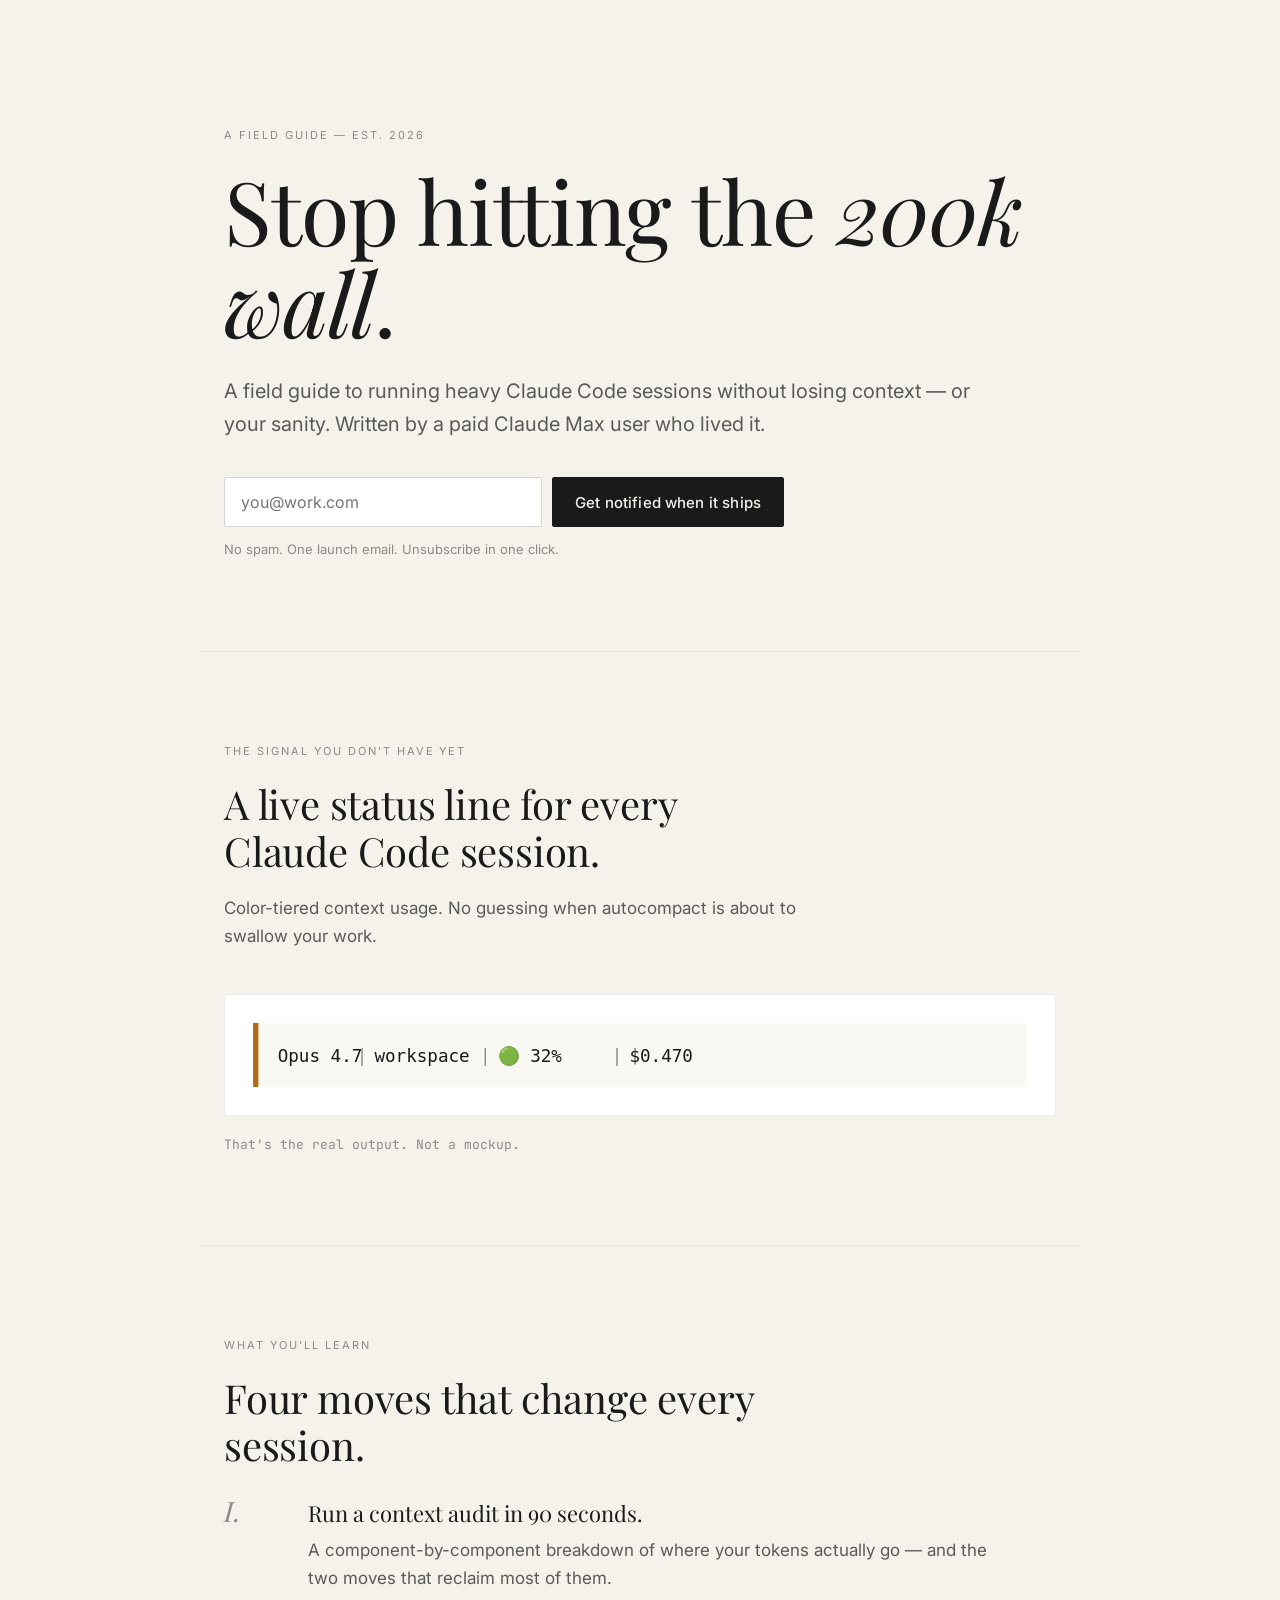
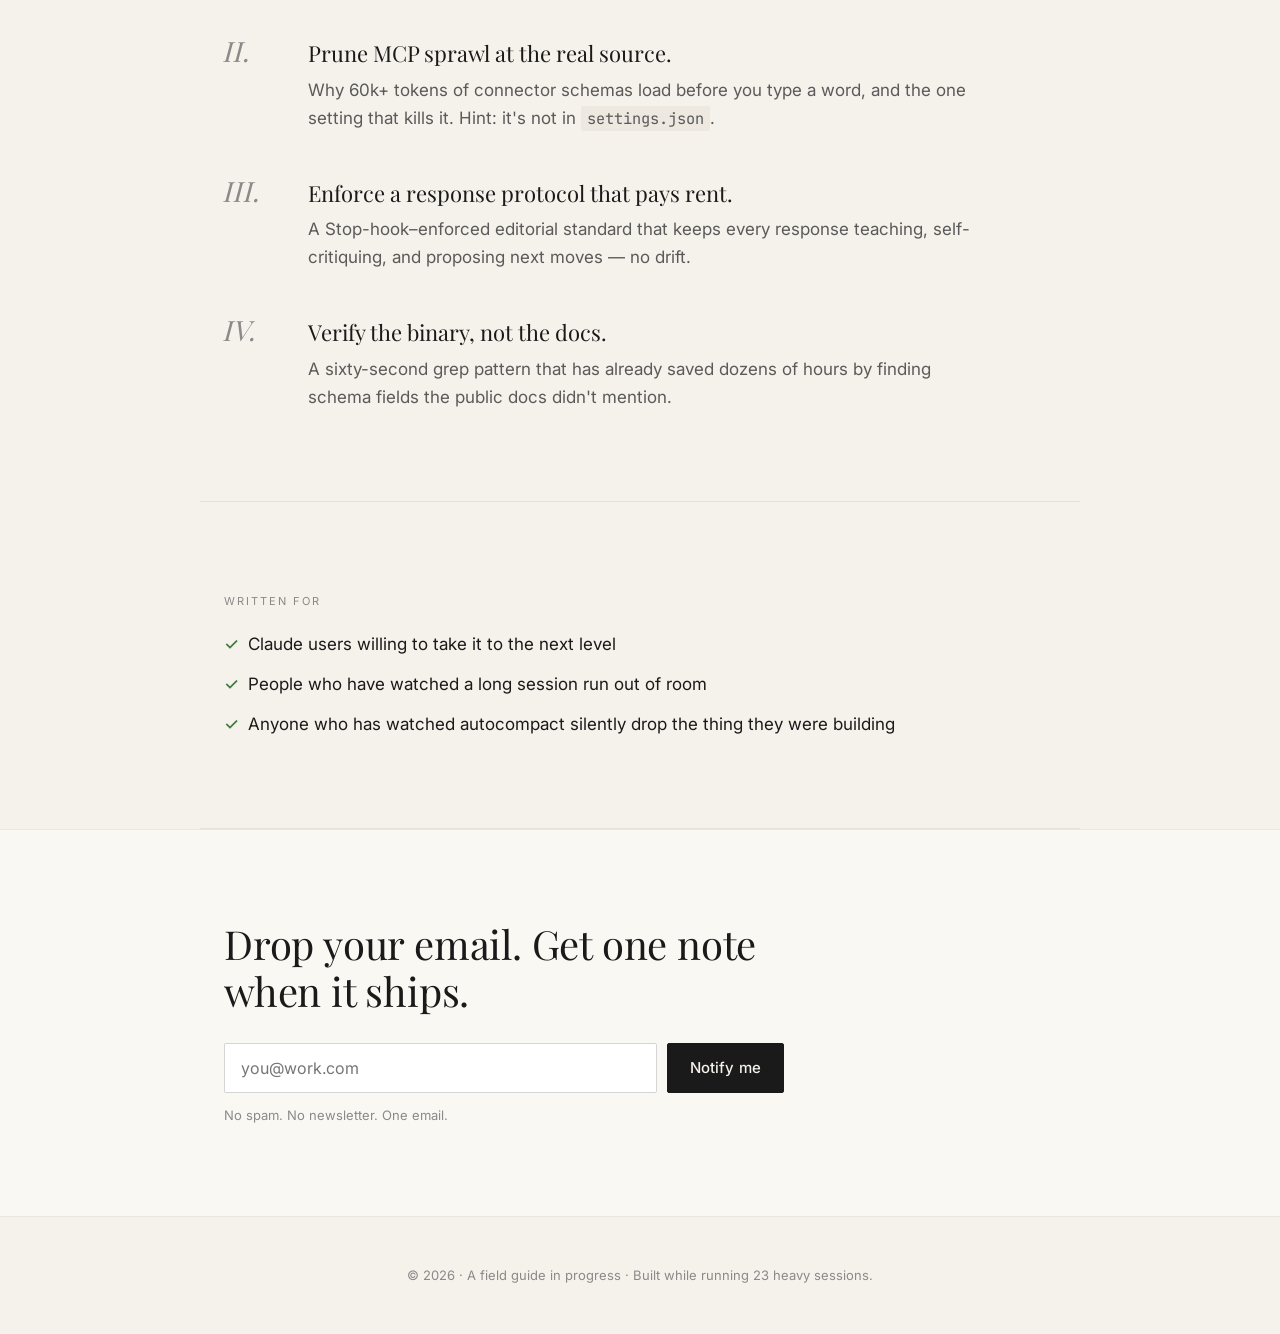
==== index.html @ 7990bebc "Initial: Under 200k landing + OG image + animated statusline - Editorial landing adapted from memoir" ====
<!doctype html>
<html lang="en">
<head>
  <meta charset="utf-8" />
  <meta name="viewport" content="width=device-width, initial-scale=1" />
  <title>Under 200k — a field guide to heavy Claude Code sessions</title>
  <meta name="description" content="Stop hitting the 200k-token wall. A field guide to running heavy Claude Code sessions without losing context — or your sanity." />
  <meta name="color-scheme" content="light" />

  <!-- Open Graph -->
  <meta property="og:title" content="Under 200k — a field guide for Claude Code" />
  <meta property="og:description" content="Stop hitting the 200k-token wall. Run heavy sessions without losing context." />
  <meta property="og:type" content="website" />
  <meta property="og:image" content="assets/og-image.png" />
  <meta property="og:image:width" content="1200" />
  <meta property="og:image:height" content="630" />
  <meta name="twitter:card" content="summary_large_image" />

  <link rel="preconnect" href="https://fonts.googleapis.com" />
  <link rel="preconnect" href="https://fonts.gstatic.com" crossorigin />
  <link rel="stylesheet" href="https://fonts.googleapis.com/css2?family=Playfair+Display:ital,wght@0,300;0,400;0,700;1,400&family=Inter:wght@400;500;600&family=JetBrains+Mono:wght@400;500&display=swap" />
  <link rel="stylesheet" href="styles.css" />
</head>
<body>

<main>

  <!-- ============ HERO ============ -->
  <section class="hero">
    <div class="container">
      <p class="marker">A field guide — est. 2026</p>
      <h1 class="headline">Stop hitting the <span class="emph">200k wall</span>.</h1>
      <p class="subhead">
        A field guide to running heavy Claude Code sessions without losing context — or your sanity.
        Written by a paid Claude Max user who lived it.
      </p>

      <form class="signup" action="https://buttondown.email/api/emails/embed-subscribe/REPLACE_ME" method="post" target="popupwindow">
        <label for="email" class="sr-only">Email address</label>
        <input id="email" name="email" type="email" required placeholder="you@work.com" autocomplete="email" />
        <button type="submit">Get notified when it ships</button>
      </form>
      <p class="trust">No spam. One launch email. Unsubscribe in one click.</p>
    </div>
  </section>

  <hr class="rule" />

  <!-- ============ PROOF ============ -->
  <section class="proof">
    <div class="container">
      <p class="marker">The signal you don't have yet</p>
      <h2 class="h2">A live status line for every Claude Code session.</h2>
      <p class="lede">
        Color-tiered context usage. No guessing when autocompact is about to swallow your work.
      </p>

      <div class="statusline-stack">
        <img src="assets/statusline-live.svg"
             alt="A live status line ticking from 32% green to 78% yellow to 91% red over 4 seconds."
             width="880" height="72" />
      </div>

      <p class="caption">That's the real output. Not a mockup.</p>
    </div>
  </section>

  <hr class="rule" />

  <!-- ============ WHAT'S INSIDE ============ -->
  <section class="inside">
    <div class="container">
      <p class="marker">What you'll learn</p>
      <h2 class="h2">Four moves that change every session.</h2>

      <ol class="promises">
        <li>
          <span class="num">I.</span>
          <div>
            <h3>Run a context audit in 90 seconds.</h3>
            <p>A component-by-component breakdown of where your tokens actually go — and the two moves that reclaim most of them.</p>
          </div>
        </li>
        <li>
          <span class="num">II.</span>
          <div>
            <h3>Prune MCP sprawl at the real source.</h3>
            <p>Why 60k+ tokens of connector schemas load before you type a word, and the one setting that kills it. Hint: it's not in <code>settings.json</code>.</p>
          </div>
        </li>
        <li>
          <span class="num">III.</span>
          <div>
            <h3>Enforce a response protocol that pays rent.</h3>
            <p>A Stop-hook–enforced editorial standard that keeps every response teaching, self-critiquing, and proposing next moves — no drift.</p>
          </div>
        </li>
        <li>
          <span class="num">IV.</span>
          <div>
            <h3>Verify the binary, not the docs.</h3>
            <p>A sixty-second grep pattern that has already saved dozens of hours by finding schema fields the public docs didn't mention.</p>
          </div>
        </li>
      </ol>
    </div>
  </section>

  <hr class="rule" />

  <!-- ============ AUDIENCE ============ -->
  <section class="audience">
    <div class="container">
      <p class="marker">Written for</p>
      <ul class="checklist">
        <li>Claude users willing to take it to the next level</li>
        <li>People who have watched a long session run out of room</li>
        <li>Anyone who has watched autocompact silently drop the thing they were building</li>
      </ul>
    </div>
  </section>

  <hr class="rule" />

  <!-- ============ SECOND CTA ============ -->
  <section class="cta-repeat">
    <div class="container">
      <h2 class="h2">Drop your email. Get one note when it ships.</h2>
      <form class="signup" action="https://buttondown.email/api/emails/embed-subscribe/REPLACE_ME" method="post" target="popupwindow">
        <label for="email2" class="sr-only">Email address</label>
        <input id="email2" name="email" type="email" required placeholder="you@work.com" autocomplete="email" />
        <button type="submit">Notify me</button>
      </form>
      <p class="trust">No spam. No newsletter. One email.</p>
    </div>
  </section>

  <!-- ============ FOOTER ============ -->
  <footer>
    <div class="container">
      <p>© 2026 · A field guide in progress · Built while running 23 heavy sessions.</p>
    </div>
  </footer>

</main>

</body>
</html>
---- styles.css ----
/* Under 200k — editorial landing. Adapted from fahad-memoir tokens.
   No backdrop-filter. No blur. No framework. */

*, *::before, *::after { margin: 0; padding: 0; box-sizing: border-box; }

:root {
  --bg-deep: #F5F1EB;
  --bg: #FAF8F3;
  --bg-elev: #FFFFFF;
  --surface: #EDE8E0;
  --border: rgba(26,26,26,0.08);
  --border-strong: rgba(26,26,26,0.18);
  --text: #1A1A1A;
  --text-secondary: #5A5A5A;
  --text-muted: #8A8A8A;
  --accent: #1A1A1A;

  --green: #3F7A3F;
  --yellow: #B8860B;
  --red: #A13A2F;

  --font-display: 'Playfair Display', Georgia, serif;
  --font-body: 'Inter', -apple-system, BlinkMacSystemFont, 'Segoe UI', sans-serif;
  --font-mono: 'JetBrains Mono', 'Fira Code', ui-monospace, monospace;

  --section-pad: clamp(72px, 10vh, 128px);
  --container-max: 880px;
}

@media (prefers-reduced-motion: reduce) {
  * { animation-duration: 0.01ms !important; transition-duration: 0.01ms !important; }
}

html { scroll-behavior: smooth; }
body {
  background: var(--bg-deep);
  color: var(--text);
  font-family: var(--font-body);
  font-size: 17px;
  line-height: 1.65;
  -webkit-font-smoothing: antialiased;
  -moz-osx-font-smoothing: grayscale;
}

.container {
  max-width: var(--container-max);
  margin: 0 auto;
  padding: 0 24px;
}

.sr-only {
  position: absolute; width: 1px; height: 1px; padding: 0;
  margin: -1px; overflow: hidden; clip: rect(0,0,0,0); white-space: nowrap; border: 0;
}

/* ===== Marker (chapter pre-label) ===== */
.marker {
  font-family: var(--font-body);
  font-size: 11px;
  letter-spacing: 0.18em;
  text-transform: uppercase;
  color: var(--text-muted);
  margin-bottom: 20px;
}

/* ===== Hairline rule ===== */
.rule {
  border: 0;
  border-top: 1px solid var(--border);
  max-width: var(--container-max);
  margin: 0 auto;
}

/* ===== Hero ===== */
.hero {
  padding: clamp(80px, 14vh, 160px) 0 var(--section-pad);
}
.headline {
  font-family: var(--font-display);
  font-weight: 300;
  font-size: clamp(44px, 7vw, 88px);
  line-height: 1.04;
  letter-spacing: -0.01em;
  margin-bottom: 28px;
  color: var(--text);
}
.headline .emph {
  font-style: italic;
  font-weight: 400;
}
.subhead {
  font-size: clamp(17px, 1.6vw, 20px);
  color: var(--text-secondary);
  max-width: 60ch;
  margin-bottom: 36px;
}

/* ===== Signup form ===== */
.signup {
  display: flex;
  gap: 10px;
  max-width: 560px;
  margin-bottom: 12px;
  flex-wrap: wrap;
}
.signup input[type="email"] {
  flex: 1 1 260px;
  min-width: 0;
  padding: 14px 16px;
  font-family: var(--font-body);
  font-size: 16px;
  color: var(--text);
  background: var(--bg-elev);
  border: 1px solid var(--border-strong);
  border-radius: 2px;
  outline: none;
  transition: border-color 150ms ease;
}
.signup input[type="email"]:focus {
  border-color: var(--text);
}
.signup button {
  padding: 14px 22px;
  font-family: var(--font-body);
  font-size: 15px;
  font-weight: 500;
  letter-spacing: 0.01em;
  color: var(--bg-deep);
  background: var(--text);
  border: 1px solid var(--text);
  border-radius: 2px;
  cursor: pointer;
  transition: background-color 150ms ease, color 150ms ease;
}
.signup button:hover,
.signup button:focus-visible {
  background: var(--bg-deep);
  color: var(--text);
}
.trust {
  font-size: 13px;
  color: var(--text-muted);
}

/* ===== Section common ===== */
.proof, .inside, .audience, .cta-repeat {
  padding: var(--section-pad) 0;
}
.h2 {
  font-family: var(--font-display);
  font-weight: 300;
  font-size: clamp(28px, 3.4vw, 40px);
  line-height: 1.18;
  letter-spacing: -0.005em;
  margin-bottom: 20px;
  max-width: 24ch;
}
.lede {
  font-size: 17px;
  color: var(--text-secondary);
  max-width: 56ch;
  margin-bottom: 44px;
}
.caption {
  font-family: var(--font-mono);
  font-size: 13px;
  color: var(--text-muted);
  margin-top: 18px;
}

/* ===== Statusline demo ===== */
.statusline-stack {
  display: block;
  padding: 28px;
  background: var(--bg-elev);
  border: 1px solid var(--border);
  border-radius: 3px;
}
.statusline-stack img {
  display: block;
  width: 100%;
  height: auto;
}
.statusline {
  font-family: var(--font-mono);
  font-size: 15px;
  color: var(--text);
  display: flex;
  gap: 14px;
  align-items: center;
  padding: 8px 12px;
  border-left: 3px solid transparent;
  background: var(--bg);
}
.statusline span { white-space: nowrap; }
.statusline span + span::before {
  content: "|";
  color: var(--text-muted);
  margin-right: 14px;
}
.statusline.green  { border-left-color: var(--green); }
.statusline.yellow { border-left-color: var(--yellow); }
.statusline.red    { border-left-color: var(--red); }

/* ===== Promises list ===== */
.promises {
  list-style: none;
  counter-reset: none;
  display: grid;
  gap: 36px;
}
.promises li {
  display: grid;
  grid-template-columns: 64px 1fr;
  gap: 20px;
  align-items: baseline;
}
.promises .num {
  font-family: var(--font-display);
  font-style: italic;
  font-size: 28px;
  color: var(--text-muted);
  font-weight: 400;
}
.promises h3 {
  font-family: var(--font-display);
  font-weight: 400;
  font-size: 22px;
  line-height: 1.25;
  margin-bottom: 8px;
}
.promises p {
  color: var(--text-secondary);
  max-width: 62ch;
}
.promises code {
  font-family: var(--font-mono);
  font-size: 0.9em;
  background: var(--surface);
  padding: 2px 6px;
  border-radius: 2px;
}

/* ===== Audience ===== */
.two-col {
  display: grid;
  grid-template-columns: 1fr 1fr;
  gap: clamp(32px, 5vw, 72px);
}
@media (max-width: 720px) {
  .two-col { grid-template-columns: 1fr; }
}
.checklist {
  list-style: none;
  display: grid;
  gap: 12px;
}
.checklist li {
  color: var(--text);
  padding-left: 24px;
  position: relative;
}
.checklist li::before {
  content: "✓";
  position: absolute;
  left: 0;
  color: var(--green);
  font-weight: 500;
}
.checklist.inverted li::before {
  content: "—";
  color: var(--text-muted);
}
.checklist code {
  font-family: var(--font-mono);
  font-size: 0.9em;
  background: var(--surface);
  padding: 2px 6px;
  border-radius: 2px;
}

/* ===== CTA repeat ===== */
.cta-repeat {
  background: var(--bg);
  border-top: 1px solid var(--border);
  border-bottom: 1px solid var(--border);
}
.cta-repeat .h2 { margin-bottom: 28px; }

/* ===== Footer ===== */
footer {
  padding: 48px 0;
  color: var(--text-muted);
  font-size: 13px;
  text-align: center;
}
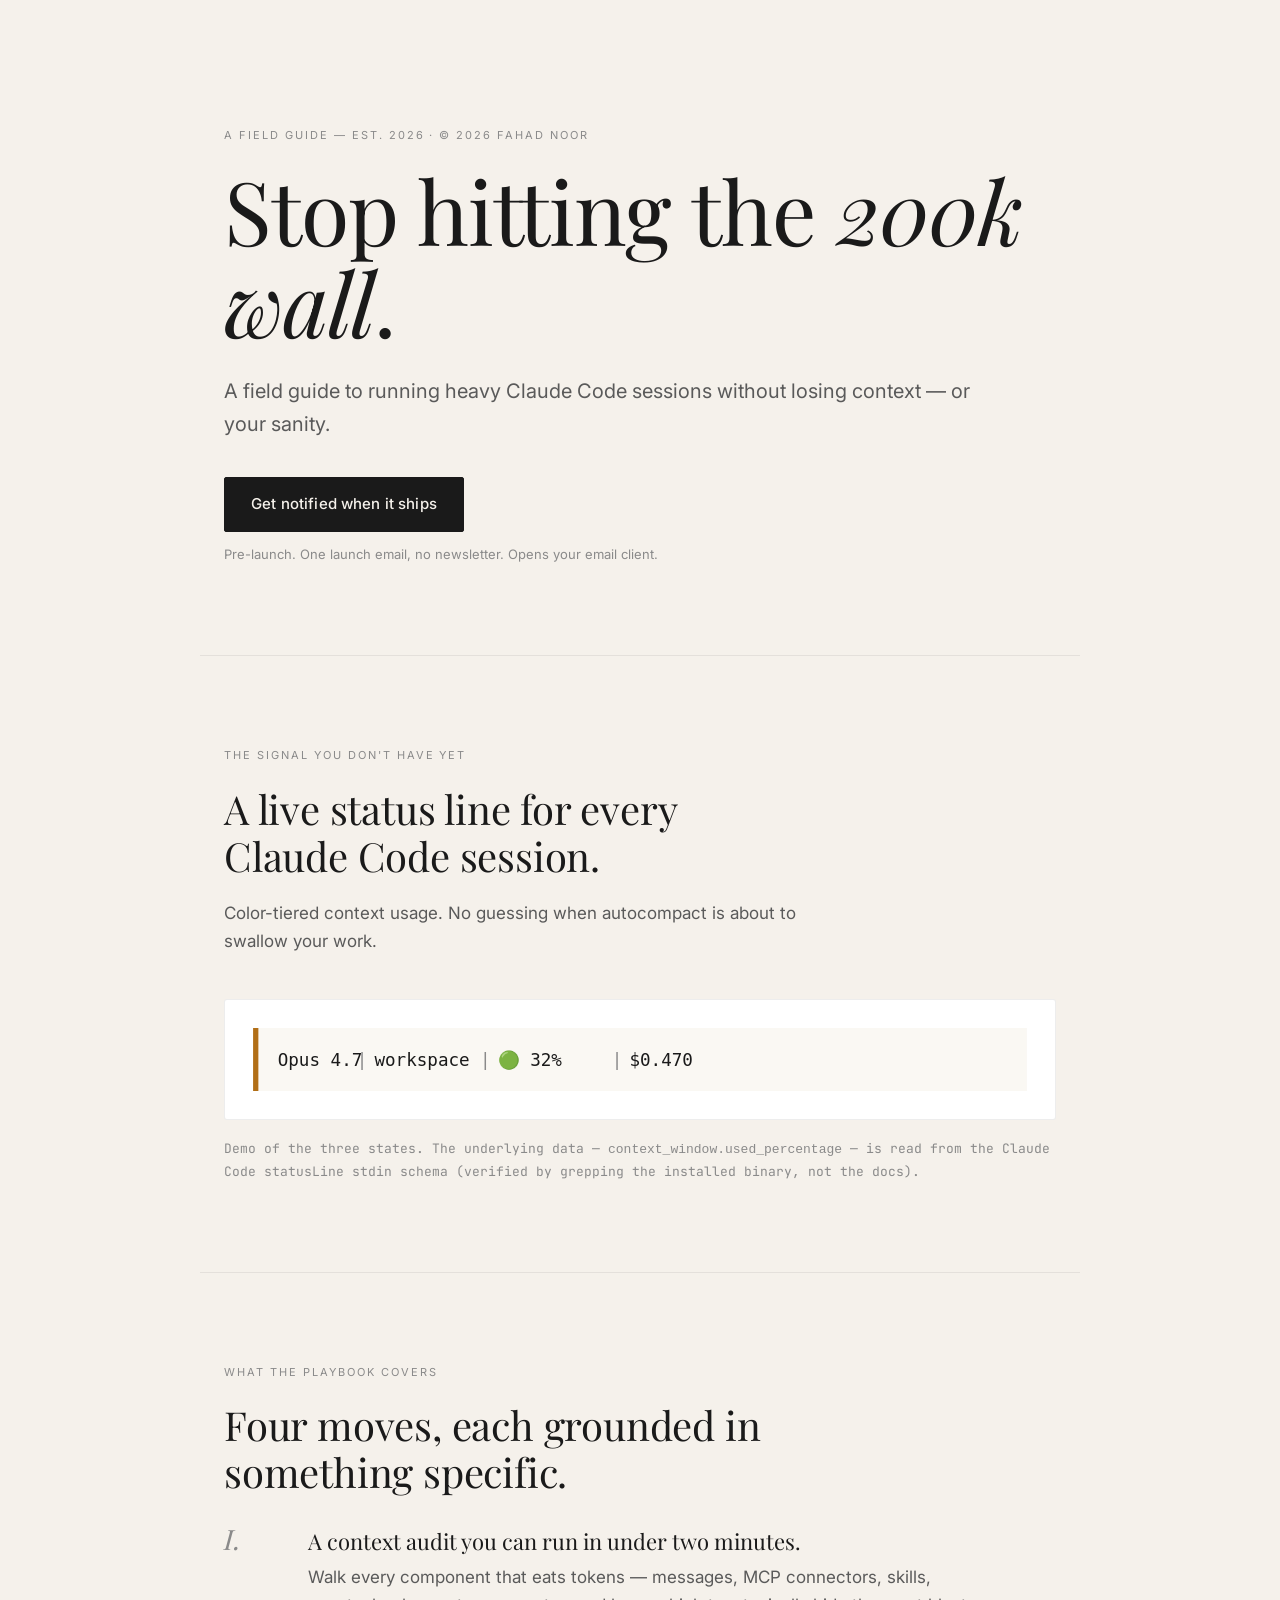
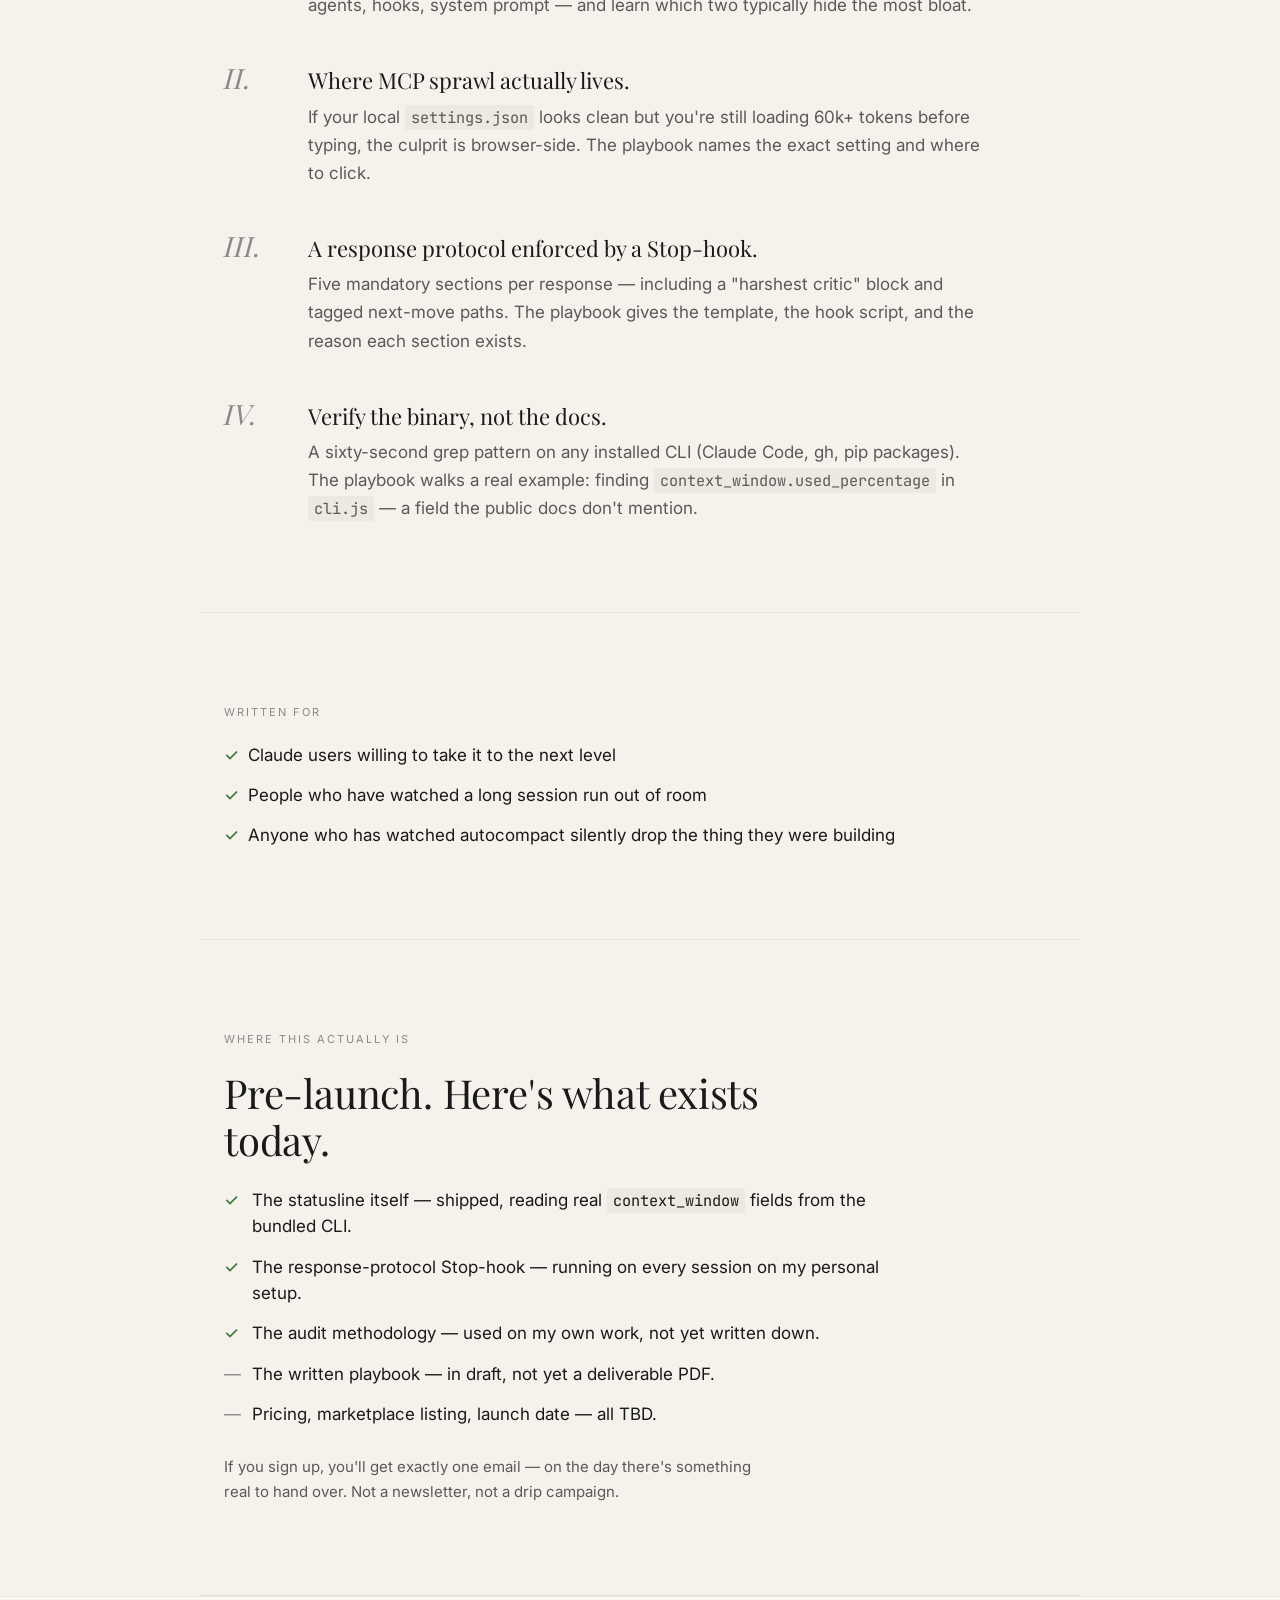
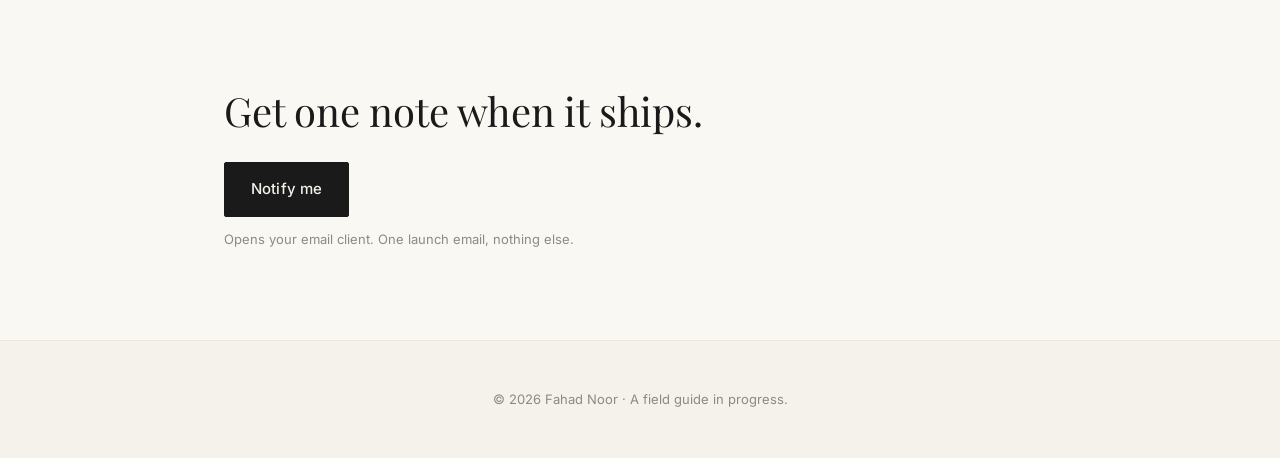
==== commit 5ef5d29a: "Honesty pass: strip fabricated metrics, add LICENSE + copyright - Removed the invented analytics das" ====
--- a/index.html
+++ b/index.html
@@ -28,25 +28,24 @@
   <!-- ============ HERO ============ -->
   <section class="hero">
     <div class="container">
-      <p class="marker">A field guide — est. 2026</p>
+      <p class="marker">A field guide — est. 2026 · © 2026 Fahad Noor</p>
       <h1 class="headline">Stop hitting the <span class="emph">200k wall</span>.</h1>
       <p class="subhead">
         A field guide to running heavy Claude Code sessions without losing context — or your sanity.
-        Written by a paid Claude Max user who lived it.
       </p>
 
-      <form class="signup" action="https://buttondown.email/api/emails/embed-subscribe/REPLACE_ME" method="post" target="popupwindow">
-        <label for="email" class="sr-only">Email address</label>
-        <input id="email" name="email" type="email" required placeholder="you@work.com" autocomplete="email" />
-        <button type="submit">Get notified when it ships</button>
-      </form>
-      <p class="trust">No spam. One launch email. Unsubscribe in one click.</p>
+      <p class="cta-wrap">
+        <a class="cta-btn" href="mailto:fahad.mnoor97@gmail.com?subject=Notify%20me%20%E2%80%94%20Under%20200k&body=Put%20me%20on%20the%20launch%20list.">
+          Get notified when it ships
+        </a>
+      </p>
+      <p class="trust">Pre-launch. One launch email, no newsletter. Opens your email client.</p>
     </div>
   </section>
 
   <hr class="rule" />
 
-  <!-- ============ PROOF ============ -->
+  <!-- ============ PROOF (honest) ============ -->
   <section class="proof">
     <div class="container">
       <p class="marker">The signal you don't have yet</p>
@@ -57,11 +56,15 @@
 
       <div class="statusline-stack">
         <img src="assets/statusline-live.svg"
-             alt="A live status line ticking from 32% green to 78% yellow to 91% red over 4 seconds."
+             alt="A status line demo showing the three color states: 32% green, 78% yellow, 91% red, cycling every 4 seconds."
              width="880" height="72" />
       </div>
 
-      <p class="caption">That's the real output. Not a mockup.</p>
+      <p class="caption">
+        Demo of the three states. The underlying data —
+        <code>context_window.used_percentage</code> — is read from the Claude Code
+        statusLine stdin schema (verified by grepping the installed binary, not the docs).
+      </p>
     </div>
   </section>
 
@@ -70,36 +73,36 @@
   <!-- ============ WHAT'S INSIDE ============ -->
   <section class="inside">
     <div class="container">
-      <p class="marker">What you'll learn</p>
-      <h2 class="h2">Four moves that change every session.</h2>
+      <p class="marker">What the playbook covers</p>
+      <h2 class="h2">Four moves, each grounded in something specific.</h2>
 
       <ol class="promises">
         <li>
           <span class="num">I.</span>
           <div>
-            <h3>Run a context audit in 90 seconds.</h3>
-            <p>A component-by-component breakdown of where your tokens actually go — and the two moves that reclaim most of them.</p>
+            <h3>A context audit you can run in under two minutes.</h3>
+            <p>Walk every component that eats tokens — messages, MCP connectors, skills, agents, hooks, system prompt — and learn which two typically hide the most bloat.</p>
           </div>
         </li>
         <li>
           <span class="num">II.</span>
           <div>
-            <h3>Prune MCP sprawl at the real source.</h3>
-            <p>Why 60k+ tokens of connector schemas load before you type a word, and the one setting that kills it. Hint: it's not in <code>settings.json</code>.</p>
+            <h3>Where MCP sprawl actually lives.</h3>
+            <p>If your local <code>settings.json</code> looks clean but you're still loading 60k+ tokens before typing, the culprit is browser-side. The playbook names the exact setting and where to click.</p>
           </div>
         </li>
         <li>
           <span class="num">III.</span>
           <div>
-            <h3>Enforce a response protocol that pays rent.</h3>
-            <p>A Stop-hook–enforced editorial standard that keeps every response teaching, self-critiquing, and proposing next moves — no drift.</p>
+            <h3>A response protocol enforced by a Stop-hook.</h3>
+            <p>Five mandatory sections per response — including a "harshest critic" block and tagged next-move paths. The playbook gives the template, the hook script, and the reason each section exists.</p>
           </div>
         </li>
         <li>
           <span class="num">IV.</span>
           <div>
             <h3>Verify the binary, not the docs.</h3>
-            <p>A sixty-second grep pattern that has already saved dozens of hours by finding schema fields the public docs didn't mention.</p>
+            <p>A sixty-second grep pattern on any installed CLI (Claude Code, gh, pip packages). The playbook walks a real example: finding <code>context_window.used_percentage</code> in <code>cli.js</code> — a field the public docs don't mention.</p>
           </div>
         </li>
       </ol>
@@ -122,23 +125,43 @@
 
   <hr class="rule" />
 
+  <!-- ============ HONEST STATUS ============ -->
+  <section class="status">
+    <div class="container">
+      <p class="marker">Where this actually is</p>
+      <h2 class="h2">Pre-launch. Here's what exists today.</h2>
+      <ul class="status-list">
+        <li><span class="status-check">✓</span> The statusline itself — shipped, reading real <code>context_window</code> fields from the bundled CLI.</li>
+        <li><span class="status-check">✓</span> The response-protocol Stop-hook — running on every session on my personal setup.</li>
+        <li><span class="status-check">✓</span> The audit methodology — used on my own work, not yet written down.</li>
+        <li><span class="status-dash">—</span> The written playbook — in draft, not yet a deliverable PDF.</li>
+        <li><span class="status-dash">—</span> Pricing, marketplace listing, launch date — all TBD.</li>
+      </ul>
+      <p class="status-foot">
+        If you sign up, you'll get exactly one email — on the day there's something real to hand over. Not a newsletter, not a drip campaign.
+      </p>
+    </div>
+  </section>
+
+  <hr class="rule" />
+
   <!-- ============ SECOND CTA ============ -->
   <section class="cta-repeat">
     <div class="container">
-      <h2 class="h2">Drop your email. Get one note when it ships.</h2>
-      <form class="signup" action="https://buttondown.email/api/emails/embed-subscribe/REPLACE_ME" method="post" target="popupwindow">
-        <label for="email2" class="sr-only">Email address</label>
-        <input id="email2" name="email" type="email" required placeholder="you@work.com" autocomplete="email" />
-        <button type="submit">Notify me</button>
-      </form>
-      <p class="trust">No spam. No newsletter. One email.</p>
+      <h2 class="h2">Get one note when it ships.</h2>
+      <p class="cta-wrap">
+        <a class="cta-btn" href="mailto:fahad.mnoor97@gmail.com?subject=Notify%20me%20%E2%80%94%20Under%20200k&body=Put%20me%20on%20the%20launch%20list.">
+          Notify me
+        </a>
+      </p>
+      <p class="trust">Opens your email client. One launch email, nothing else.</p>
     </div>
   </section>
 
   <!-- ============ FOOTER ============ -->
   <footer>
     <div class="container">
-      <p>© 2026 · A field guide in progress · Built while running 23 heavy sessions.</p>
+      <p>© 2026 Fahad Noor · A field guide in progress.</p>
     </div>
   </footer>
 
--- a/styles.css
+++ b/styles.css
@@ -95,7 +95,28 @@
   margin-bottom: 36px;
 }
 
-/* ===== Signup form ===== */
+/* ===== CTA button (mailto) ===== */
+.cta-wrap { margin-bottom: 12px; }
+.cta-btn {
+  display: inline-block;
+  padding: 14px 26px;
+  font-family: var(--font-body);
+  font-size: 15px;
+  font-weight: 500;
+  letter-spacing: 0.01em;
+  color: var(--bg-deep);
+  background: var(--text);
+  border: 1px solid var(--text);
+  border-radius: 2px;
+  text-decoration: none;
+  transition: background-color 150ms ease, color 150ms ease;
+}
+.cta-btn:hover, .cta-btn:focus-visible {
+  background: var(--bg-deep);
+  color: var(--text);
+}
+
+/* ===== Signup form (legacy, unused but kept) ===== */
 .signup {
   display: flex;
   gap: 10px;
@@ -202,6 +223,120 @@
 .statusline.yellow { border-left-color: var(--yellow); }
 .statusline.red    { border-left-color: var(--red); }
 
+/* ===== Session log (masked proof) ===== */
+.session-log {
+  margin-top: 20px;
+  background: #1A1A1A;
+  border-radius: 6px;
+  overflow: hidden;
+  font-family: var(--font-mono);
+  color: #EDE8E0;
+}
+.log-head {
+  display: flex;
+  align-items: center;
+  gap: 8px;
+  padding: 10px 14px;
+  background: #0F0F0F;
+  border-bottom: 1px solid rgba(255,255,255,0.06);
+}
+.log-dot {
+  display: inline-block;
+  width: 11px; height: 11px;
+  border-radius: 50%;
+}
+.log-dot-r { background: #FF5F57; }
+.log-dot-y { background: #FEBC2E; }
+.log-dot-g { background: #28C840; }
+.log-title {
+  margin-left: 10px;
+  font-size: 12px;
+  color: #8A8A8A;
+  letter-spacing: 0.04em;
+}
+.log-body {
+  margin: 0;
+  padding: 18px 20px;
+  font-size: 13.5px;
+  line-height: 1.9;
+  overflow-x: auto;
+}
+.log-row { display: block; }
+.log-time { color: #8A8A8A; margin-right: 10px; }
+.log-slug {
+  display: inline-block;
+  color: #5A5A5A;
+  letter-spacing: 2px;
+  filter: blur(0.4px);
+}
+.log-g { color: #6BCB6B; }
+.log-y { color: #E8B84B; }
+.log-r { color: #D85A4F; }
+.log-foot {
+  padding: 10px 20px 14px;
+  font-size: 12px;
+  color: #8A8A8A;
+  border-top: 1px solid rgba(255,255,255,0.06);
+}
+
+/* ===== Live analytics ===== */
+.analytics {
+  padding: var(--section-pad) 0;
+  background: var(--bg);
+  border-top: 1px solid var(--border);
+  border-bottom: 1px solid var(--border);
+}
+.live-dot {
+  display: inline-block;
+  width: 8px; height: 8px;
+  border-radius: 50%;
+  background: #D85A4F;
+  margin-right: 8px;
+  vertical-align: 1px;
+  animation: pulse 1.6s ease-in-out infinite;
+}
+@keyframes pulse {
+  0%, 100% { opacity: 1; transform: scale(1); }
+  50%      { opacity: 0.45; transform: scale(1.35); }
+}
+.stat-grid {
+  display: grid;
+  grid-template-columns: repeat(4, 1fr);
+  gap: 20px;
+  margin: 28px 0 18px;
+}
+@media (max-width: 720px) {
+  .stat-grid { grid-template-columns: repeat(2, 1fr); }
+}
+.stat {
+  padding: 22px 20px;
+  background: var(--bg-elev);
+  border: 1px solid var(--border);
+  border-radius: 3px;
+}
+.stat-value {
+  font-family: var(--font-display);
+  font-weight: 300;
+  font-size: clamp(32px, 4vw, 44px);
+  line-height: 1;
+  color: var(--text);
+  margin-bottom: 10px;
+  font-variant-numeric: tabular-nums;
+}
+.stat-label {
+  font-family: var(--font-body);
+  font-size: 12px;
+  text-transform: uppercase;
+  letter-spacing: 0.12em;
+  color: var(--text-muted);
+}
+.stat-foot {
+  font-family: var(--font-mono);
+  font-size: 12.5px;
+  color: var(--text-muted);
+  margin-top: 8px;
+}
+
 /* ===== Promises list ===== */
 .promises {
   list-style: none;
@@ -279,6 +414,43 @@
   border-radius: 2px;
 }
 
+/* ===== Honest status section ===== */
+.status { padding: var(--section-pad) 0; }
+.status-list {
+  list-style: none;
+  display: grid;
+  gap: 14px;
+  margin: 24px 0 28px;
+  max-width: 62ch;
+}
+.status-list li {
+  padding-left: 28px;
+  position: relative;
+  color: var(--text);
+  line-height: 1.55;
+}
+.status-check {
+  position: absolute; left: 0;
+  color: var(--green);
+  font-weight: 500;
+}
+.status-dash {
+  position: absolute; left: 0;
+  color: var(--text-muted);
+}
+.status-list code {
+  font-family: var(--font-mono);
+  font-size: 0.9em;
+  background: var(--surface);
+  padding: 2px 6px;
+  border-radius: 2px;
+}
+.status-foot {
+  color: var(--text-secondary);
+  max-width: 60ch;
+  font-size: 15px;
+}
+
 /* ===== CTA repeat ===== */
 .cta-repeat {
   background: var(--bg);
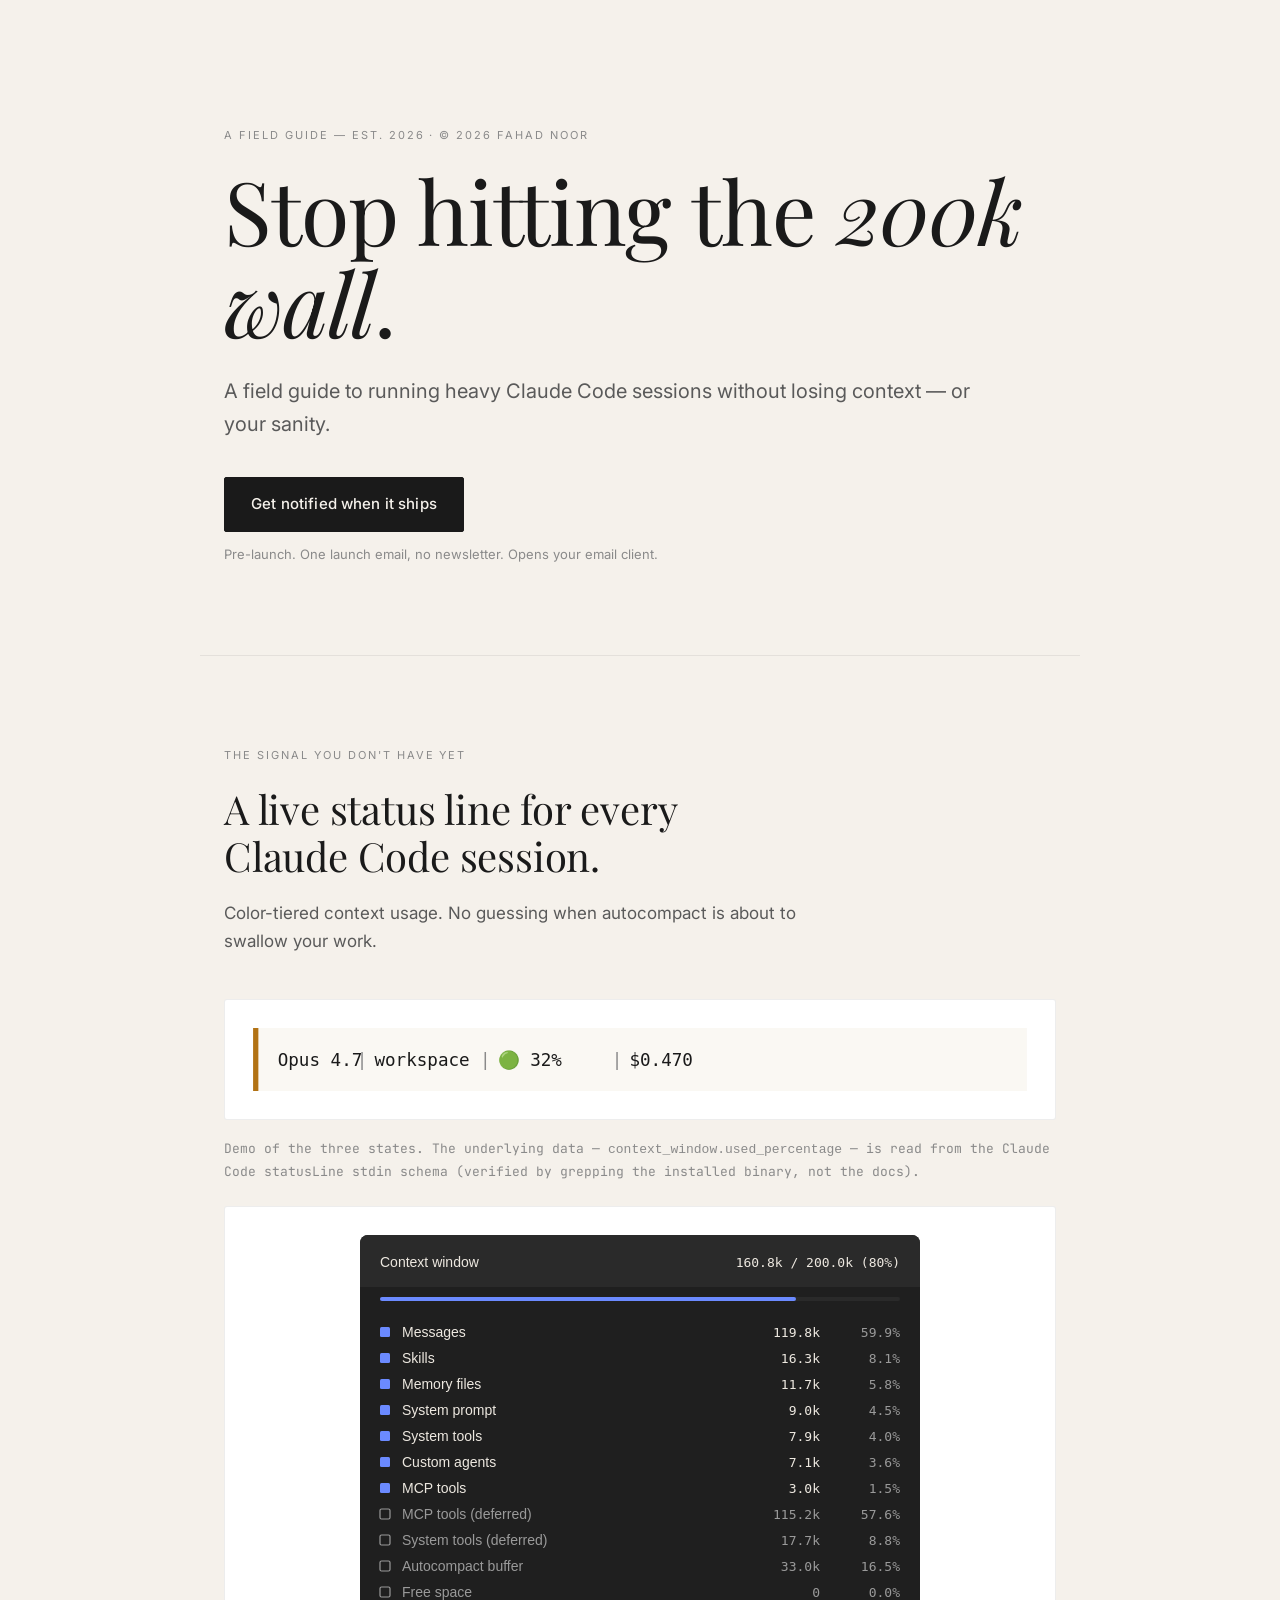
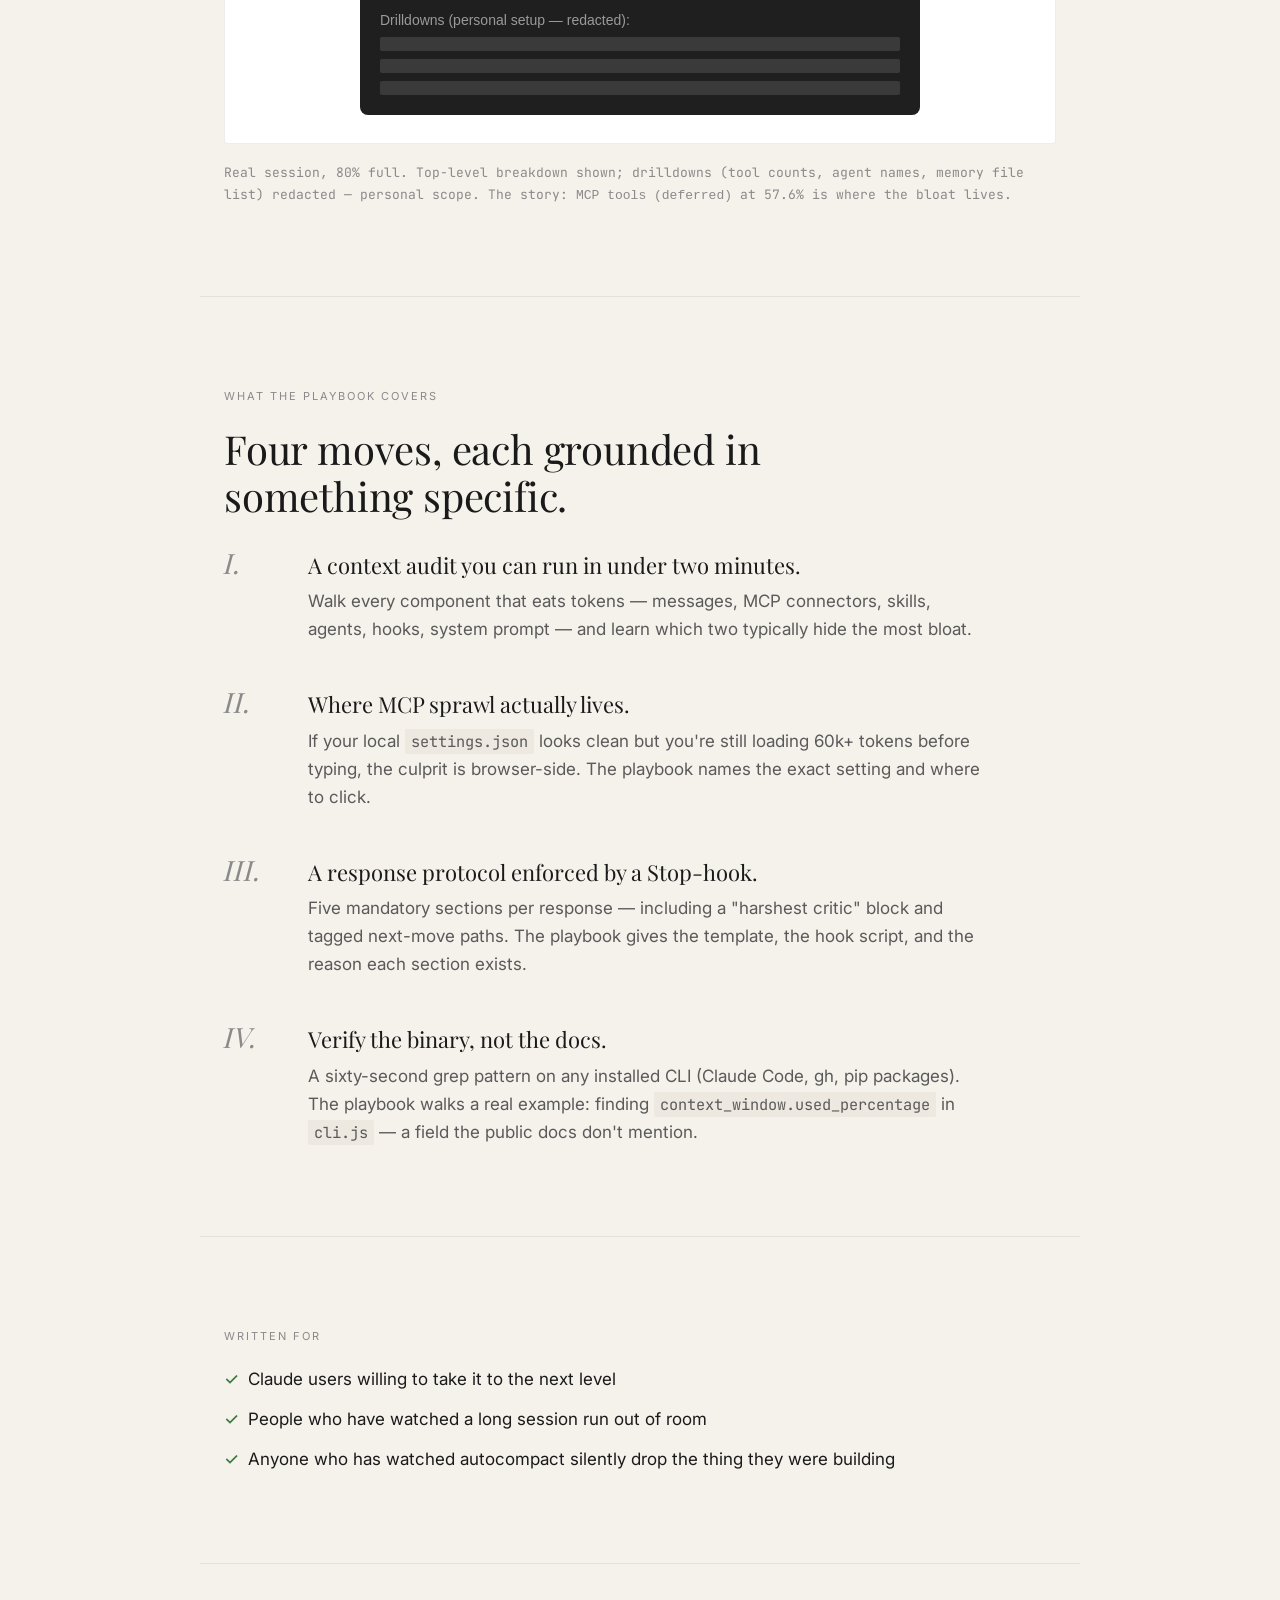
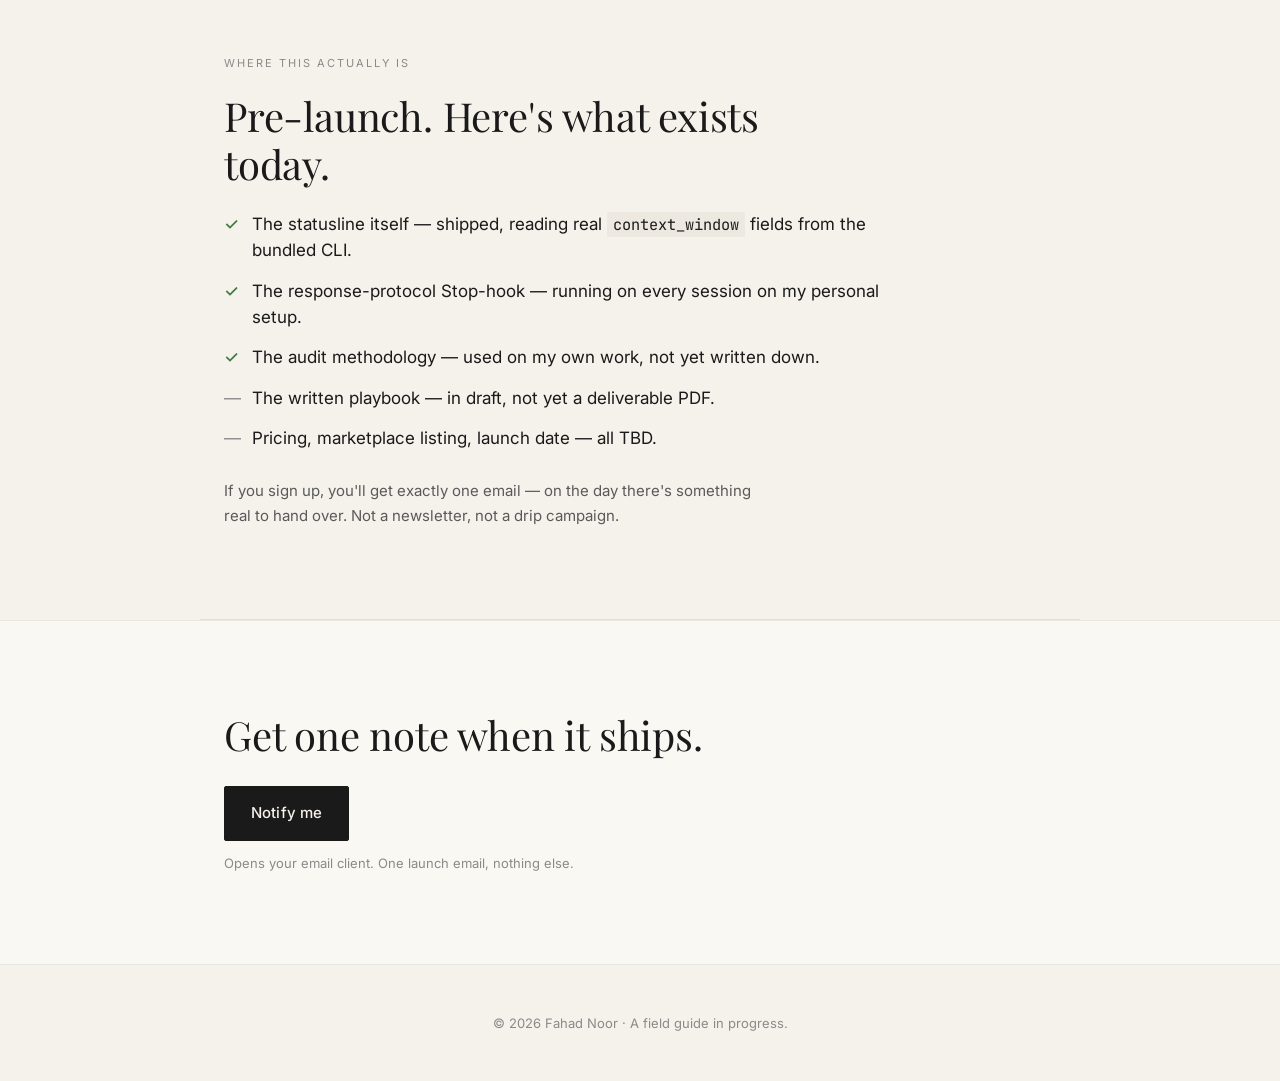
==== commit a1d59f6b: "Add real-session context-breakdown proof to landing page Masked SVG recreation of a real Claude Code" ====
--- a/index.html
+++ b/index.html
@@ -64,6 +64,17 @@
         Demo of the three states. The underlying data —
         <code>context_window.used_percentage</code> — is read from the Claude Code
         statusLine stdin schema (verified by grepping the installed binary, not the docs).
+      </p>
+
+      <div class="statusline-stack" style="margin-top:24px;">
+        <img src="assets/context-breakdown.svg"
+             alt="A real Claude Code context window at 80% — 160.8k of 200k used. Messages and deferred MCP tools dominate. Personal-scope drilldowns redacted."
+             width="560" height="480"
+             style="max-width:560px;margin:0 auto;" />
+      </div>
+      <p class="caption">
+        Real session, 80% full. Top-level breakdown shown; drilldowns (tool counts, agent names, memory file list) redacted — personal scope.
+        The story: <code>MCP tools (deferred)</code> at 57.6% is where the bloat lives.
       </p>
     </div>
   </section>
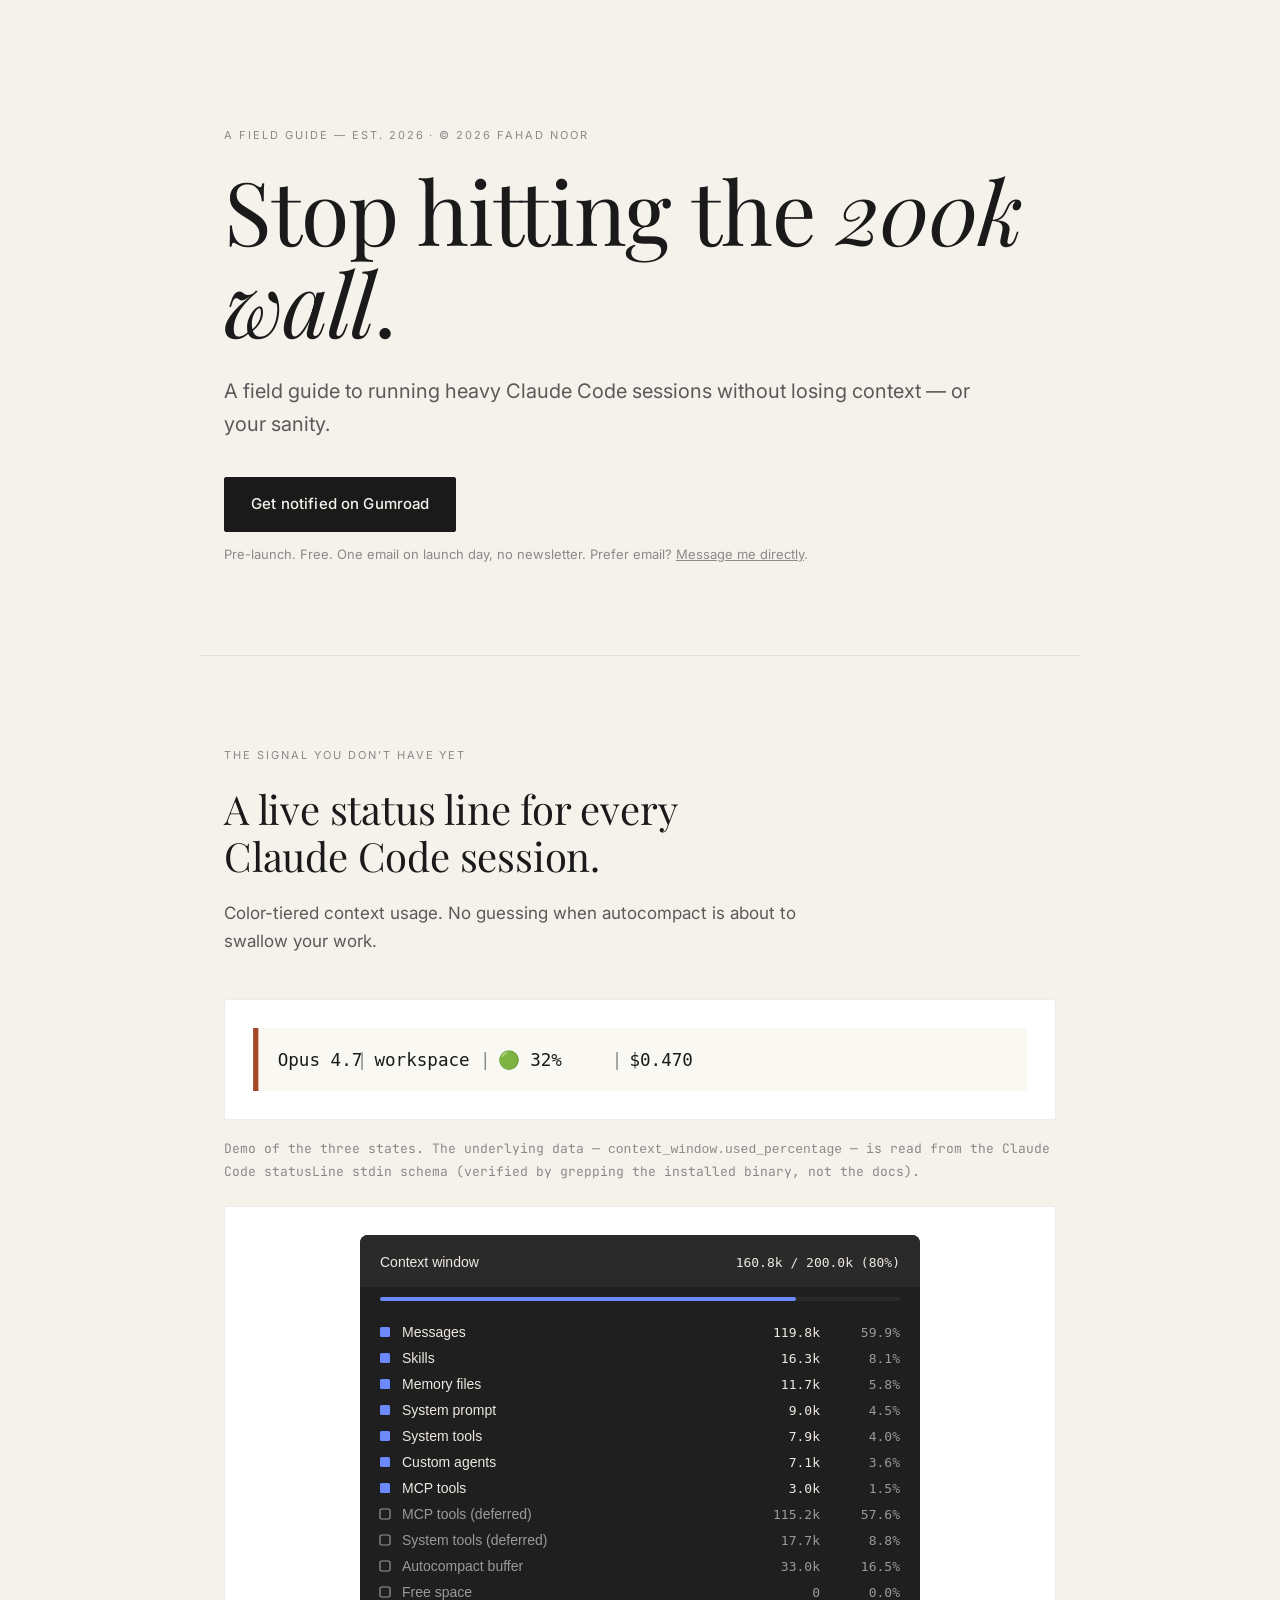
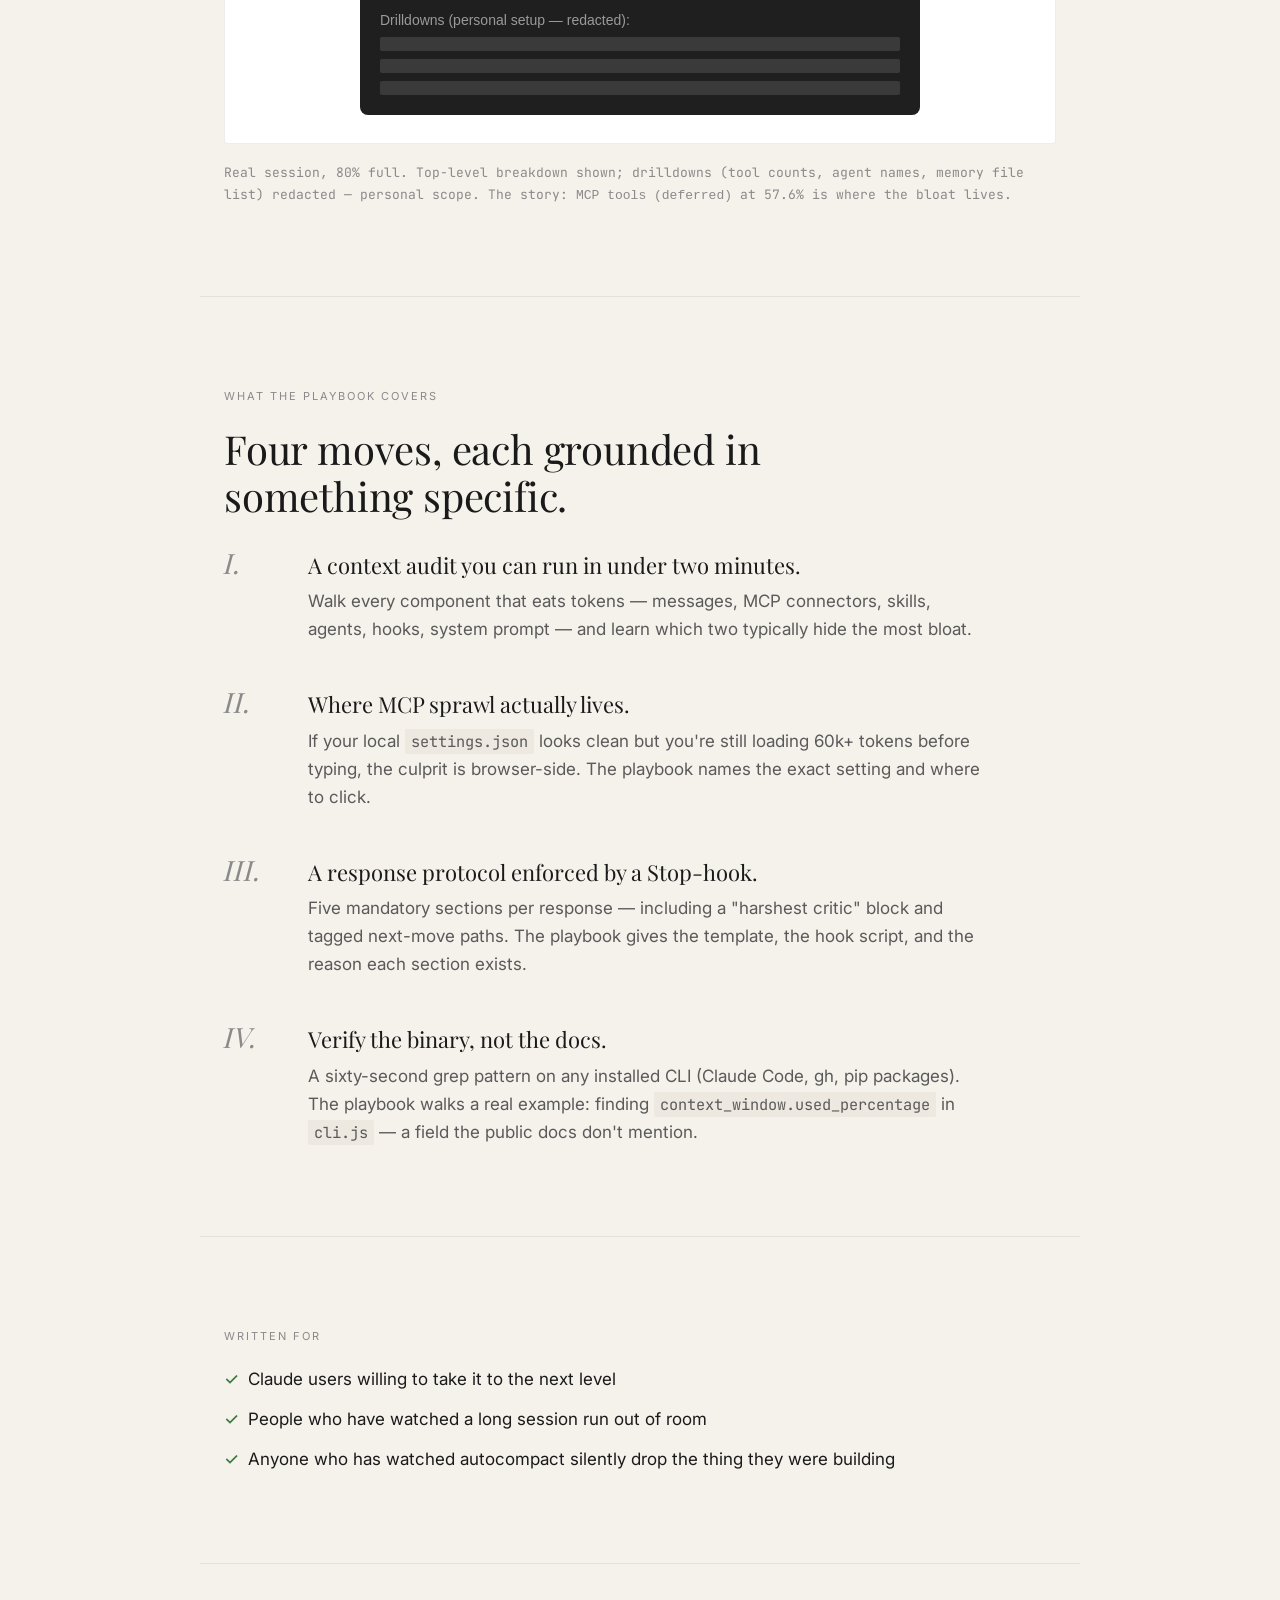
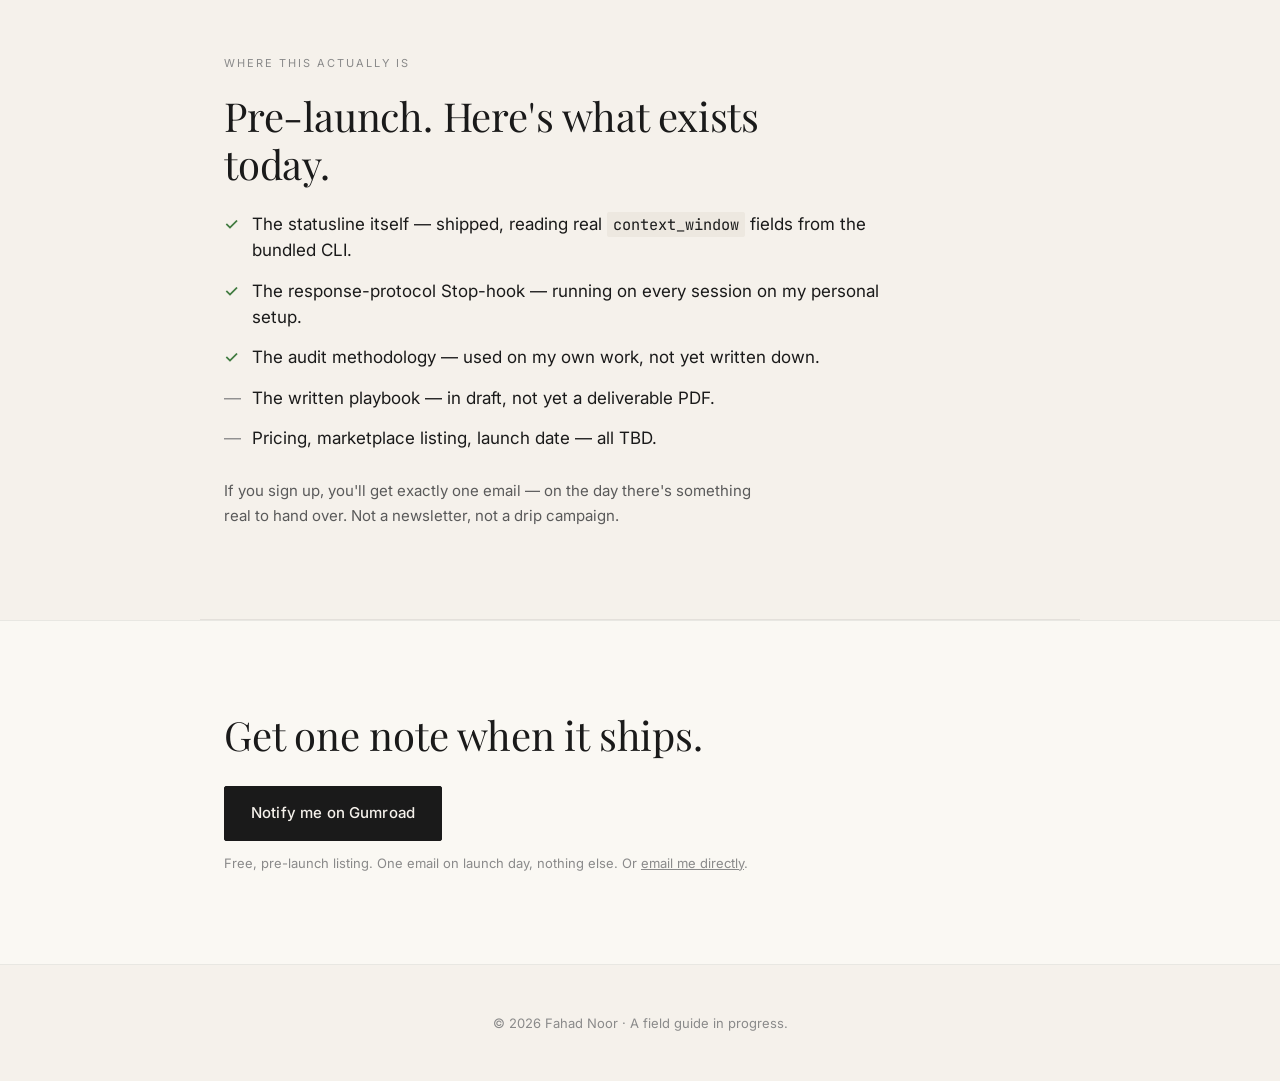
==== commit a93adac8: "Swap CTAs: mailto → Gumroad listing (mnoor0.gumroad.com/l/under200k) Both primary buttons now route " ====
--- a/index.html
+++ b/index.html
@@ -35,11 +35,14 @@
       </p>
 
       <p class="cta-wrap">
-        <a class="cta-btn" href="mailto:fahad.mnoor97@gmail.com?subject=Notify%20me%20%E2%80%94%20Under%20200k&body=Put%20me%20on%20the%20launch%20list.">
-          Get notified when it ships
+        <a class="cta-btn" href="https://mnoor0.gumroad.com/l/under200k" target="_blank" rel="noopener">
+          Get notified on Gumroad
         </a>
       </p>
-      <p class="trust">Pre-launch. One launch email, no newsletter. Opens your email client.</p>
+      <p class="trust">
+        Pre-launch. Free. One email on launch day, no newsletter.
+        Prefer email? <a href="mailto:fahad.mnoor97@gmail.com?subject=Notify%20me%20%E2%80%94%20Under%20200k&body=Put%20me%20on%20the%20launch%20list." style="color:inherit;text-decoration:underline;">Message me directly</a>.
+      </p>
     </div>
   </section>
 
@@ -161,11 +164,14 @@
     <div class="container">
       <h2 class="h2">Get one note when it ships.</h2>
       <p class="cta-wrap">
-        <a class="cta-btn" href="mailto:fahad.mnoor97@gmail.com?subject=Notify%20me%20%E2%80%94%20Under%20200k&body=Put%20me%20on%20the%20launch%20list.">
-          Notify me
+        <a class="cta-btn" href="https://mnoor0.gumroad.com/l/under200k" target="_blank" rel="noopener">
+          Notify me on Gumroad
         </a>
       </p>
-      <p class="trust">Opens your email client. One launch email, nothing else.</p>
+      <p class="trust">
+        Free, pre-launch listing. One email on launch day, nothing else.
+        Or <a href="mailto:fahad.mnoor97@gmail.com?subject=Notify%20me%20%E2%80%94%20Under%20200k&body=Put%20me%20on%20the%20launch%20list." style="color:inherit;text-decoration:underline;">email me directly</a>.
+      </p>
     </div>
   </section>
 
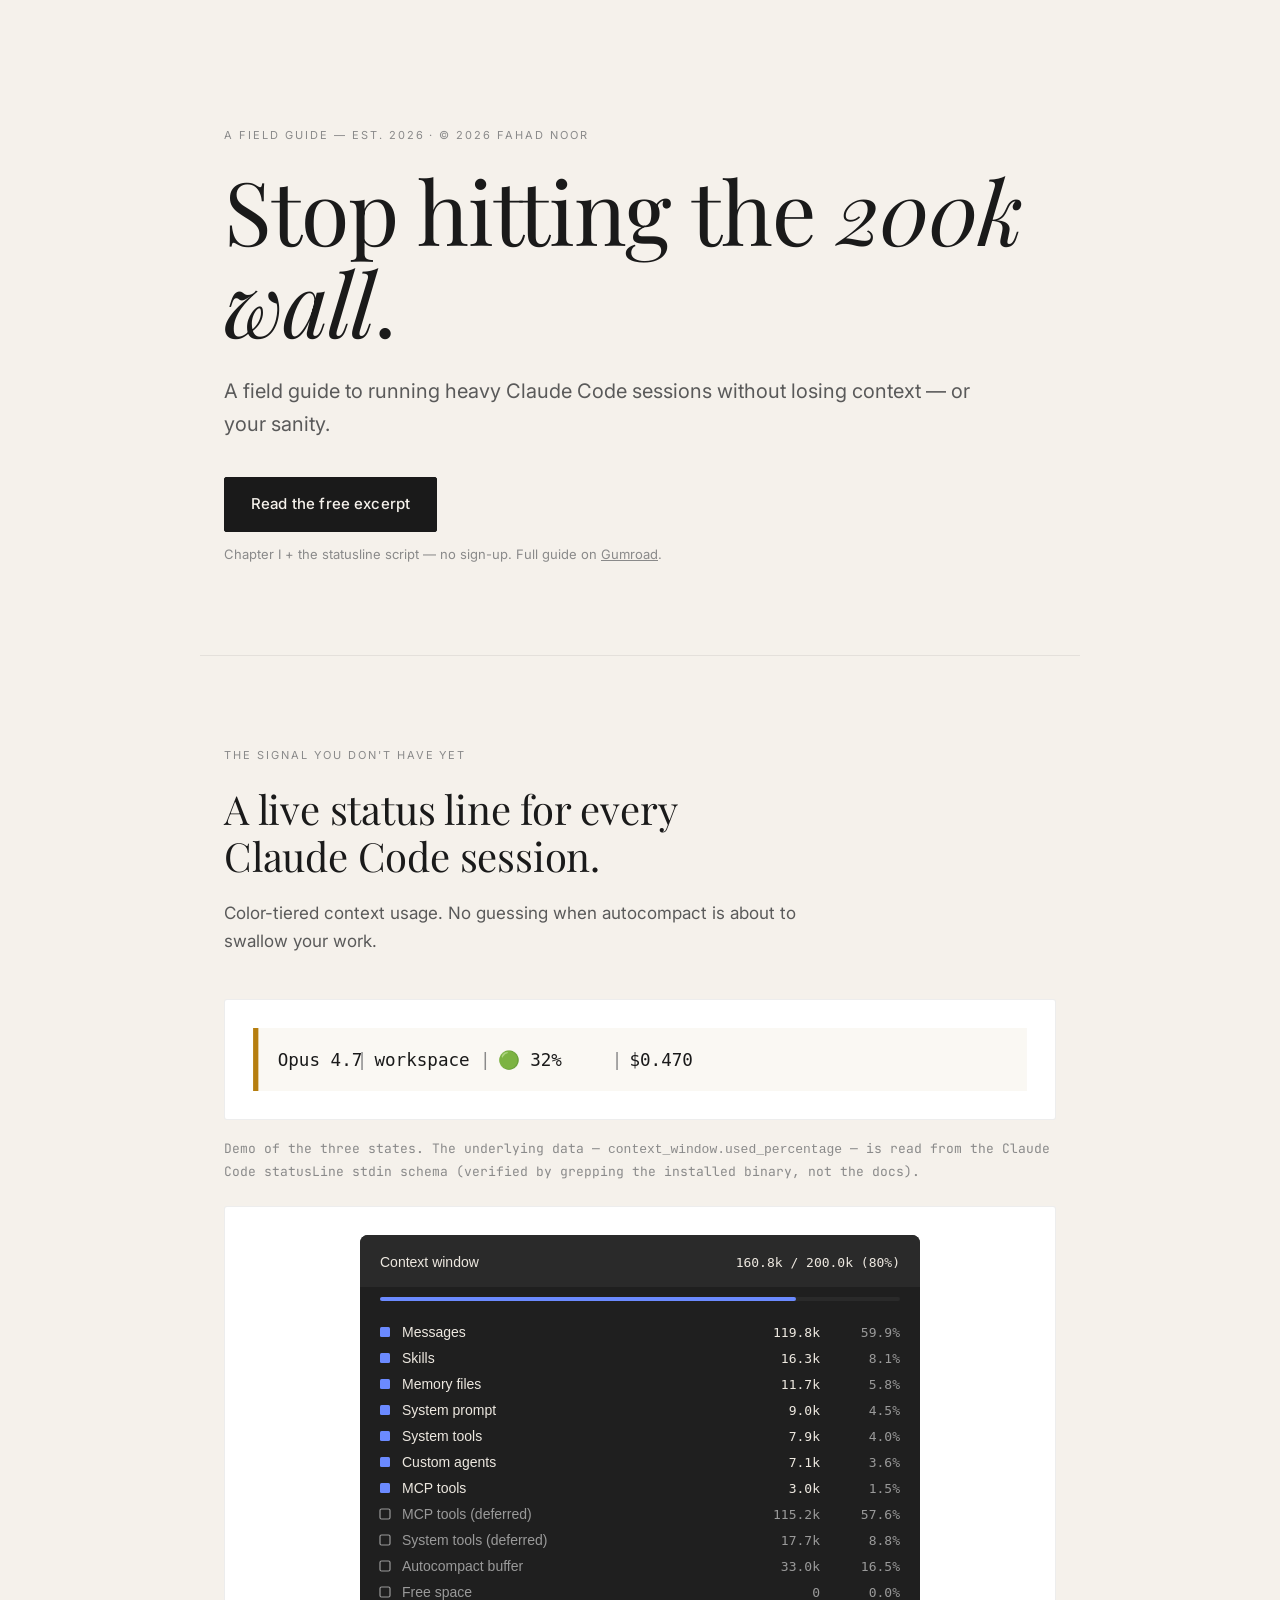
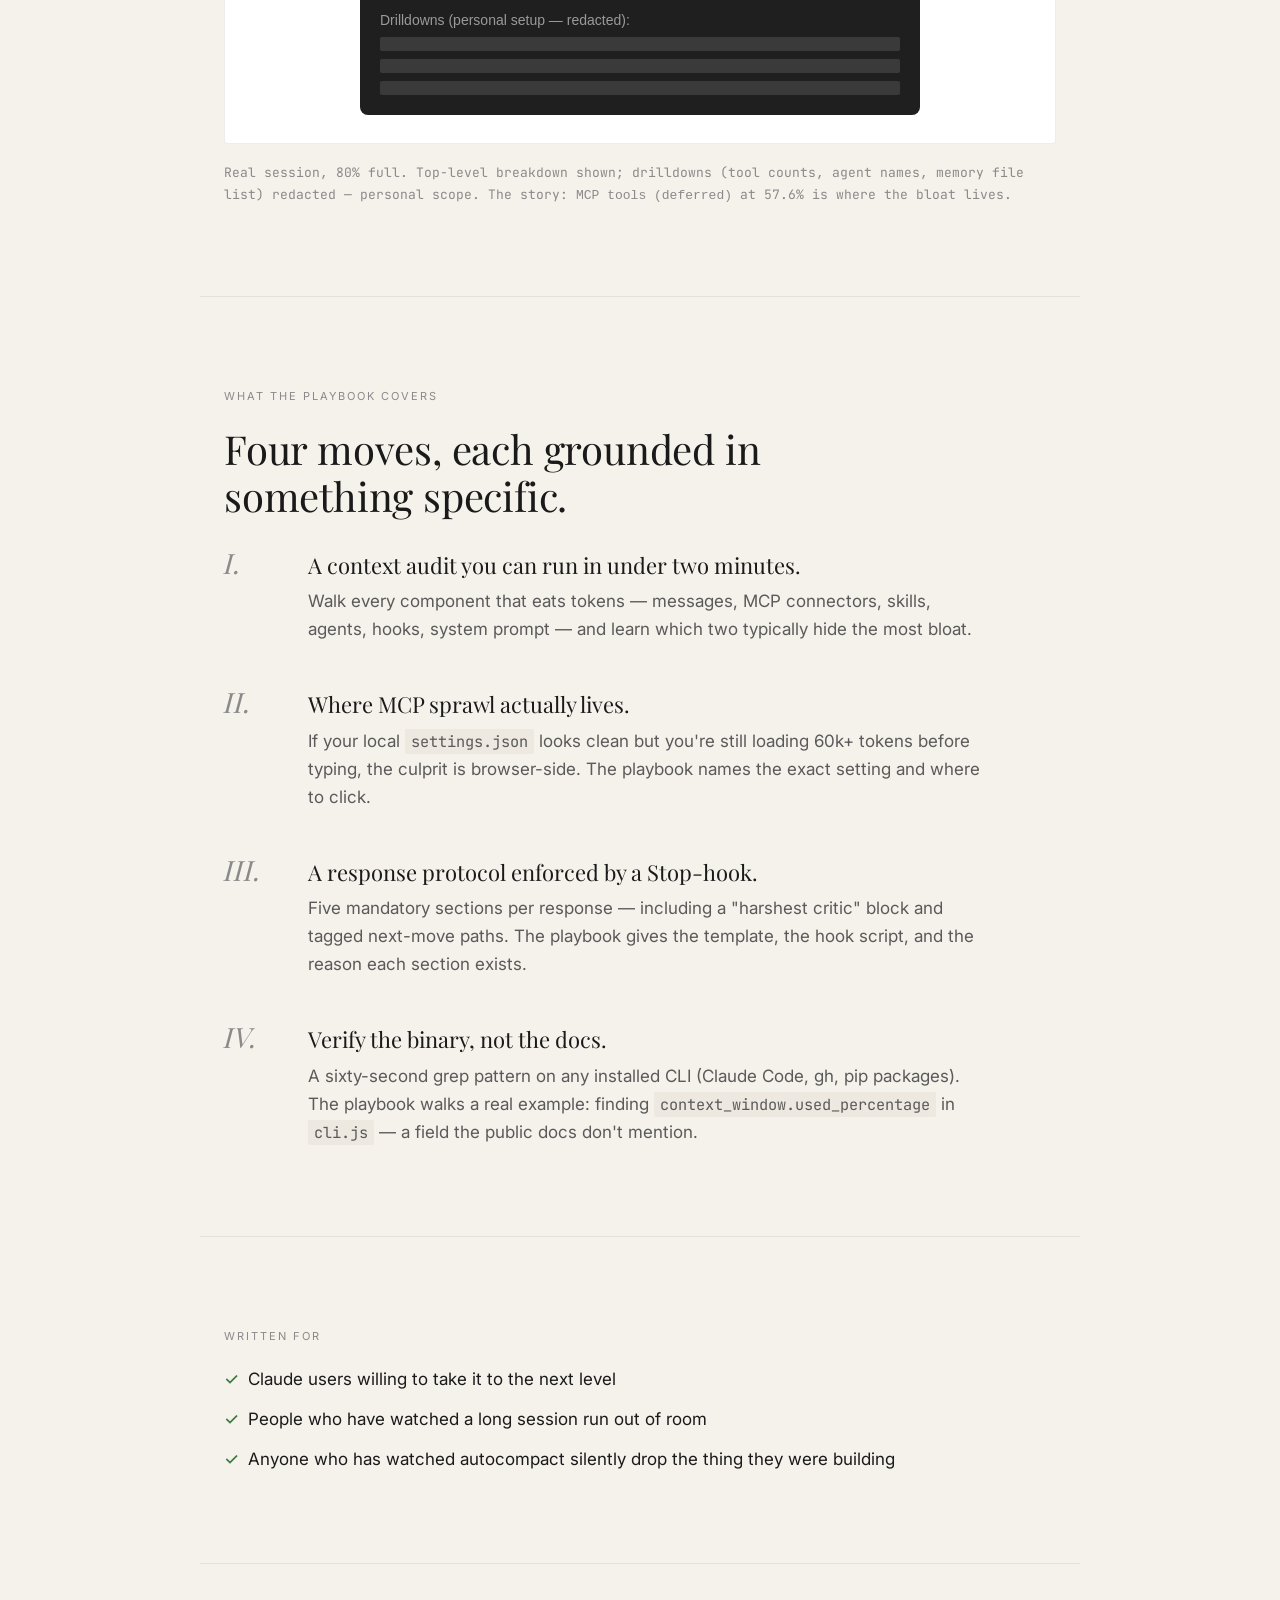
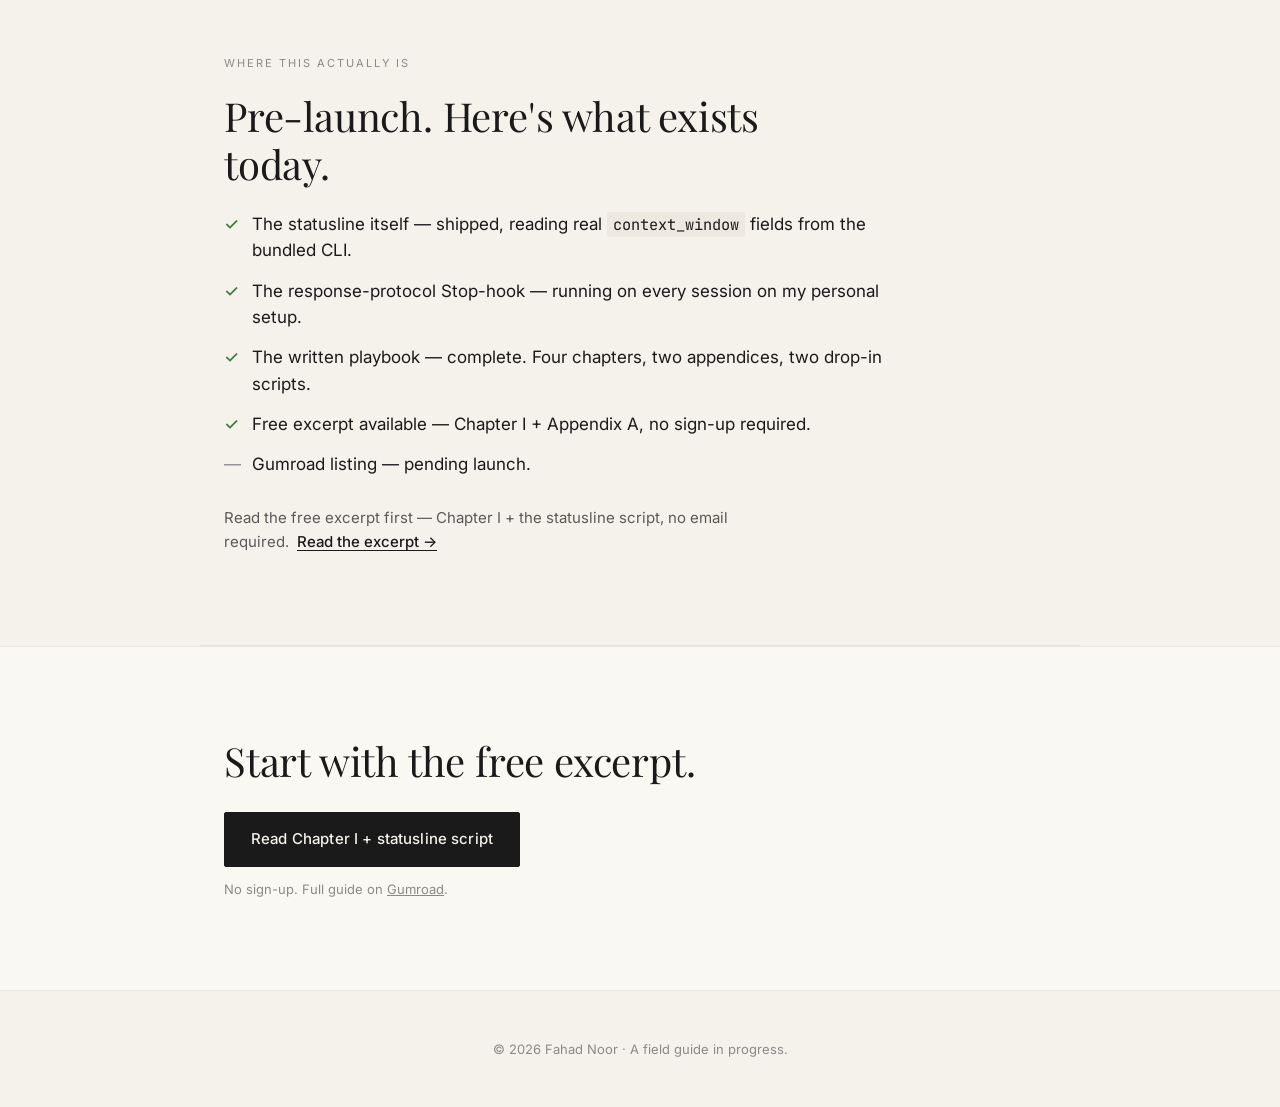
==== commit 9d611867: "Add free excerpt (Chapter I + Appendix A) and update landing page status - excerpt.html: complete Ch" ====
--- a/index.html
+++ b/index.html
@@ -35,13 +35,13 @@
       </p>
 
       <p class="cta-wrap">
-        <a class="cta-btn" href="https://mnoor0.gumroad.com/l/under200k" target="_blank" rel="noopener">
-          Get notified on Gumroad
+        <a class="cta-btn" href="excerpt.html">
+          Read the free excerpt
         </a>
       </p>
       <p class="trust">
-        Pre-launch. Free. One email on launch day, no newsletter.
-        Prefer email? <a href="mailto:fahad.mnoor97@gmail.com?subject=Notify%20me%20%E2%80%94%20Under%20200k&body=Put%20me%20on%20the%20launch%20list." style="color:inherit;text-decoration:underline;">Message me directly</a>.
+        Chapter I + the statusline script — no sign-up.
+        Full guide on <a href="https://mnoor0.gumroad.com/l/under200k" target="_blank" rel="noopener" style="color:inherit;text-decoration:underline;">Gumroad</a>.
       </p>
     </div>
   </section>
@@ -147,12 +147,13 @@
       <ul class="status-list">
         <li><span class="status-check">✓</span> The statusline itself — shipped, reading real <code>context_window</code> fields from the bundled CLI.</li>
         <li><span class="status-check">✓</span> The response-protocol Stop-hook — running on every session on my personal setup.</li>
-        <li><span class="status-check">✓</span> The audit methodology — used on my own work, not yet written down.</li>
-        <li><span class="status-dash">—</span> The written playbook — in draft, not yet a deliverable PDF.</li>
-        <li><span class="status-dash">—</span> Pricing, marketplace listing, launch date — all TBD.</li>
+        <li><span class="status-check">✓</span> The written playbook — complete. Four chapters, two appendices, two drop-in scripts.</li>
+        <li><span class="status-check">✓</span> Free excerpt available — Chapter I + Appendix A, no sign-up required.</li>
+        <li><span class="status-dash">—</span> Gumroad listing — pending launch.</li>
       </ul>
       <p class="status-foot">
-        If you sign up, you'll get exactly one email — on the day there's something real to hand over. Not a newsletter, not a drip campaign.
+        Read the free excerpt first — Chapter I + the statusline script, no email required.
+        &nbsp;<a href="excerpt.html" style="color:var(--text);font-weight:500;text-decoration:underline;text-underline-offset:3px;">Read the excerpt →</a>
       </p>
     </div>
   </section>
@@ -162,15 +163,14 @@
   <!-- ============ SECOND CTA ============ -->
   <section class="cta-repeat">
     <div class="container">
-      <h2 class="h2">Get one note when it ships.</h2>
+      <h2 class="h2">Start with the free excerpt.</h2>
       <p class="cta-wrap">
-        <a class="cta-btn" href="https://mnoor0.gumroad.com/l/under200k" target="_blank" rel="noopener">
-          Notify me on Gumroad
+        <a class="cta-btn" href="excerpt.html">
+          Read Chapter I + statusline script
         </a>
       </p>
       <p class="trust">
-        Free, pre-launch listing. One email on launch day, nothing else.
-        Or <a href="mailto:fahad.mnoor97@gmail.com?subject=Notify%20me%20%E2%80%94%20Under%20200k&body=Put%20me%20on%20the%20launch%20list." style="color:inherit;text-decoration:underline;">email me directly</a>.
+        No sign-up. Full guide on <a href="https://mnoor0.gumroad.com/l/under200k" target="_blank" rel="noopener" style="color:inherit;text-decoration:underline;">Gumroad</a>.
       </p>
     </div>
   </section>
